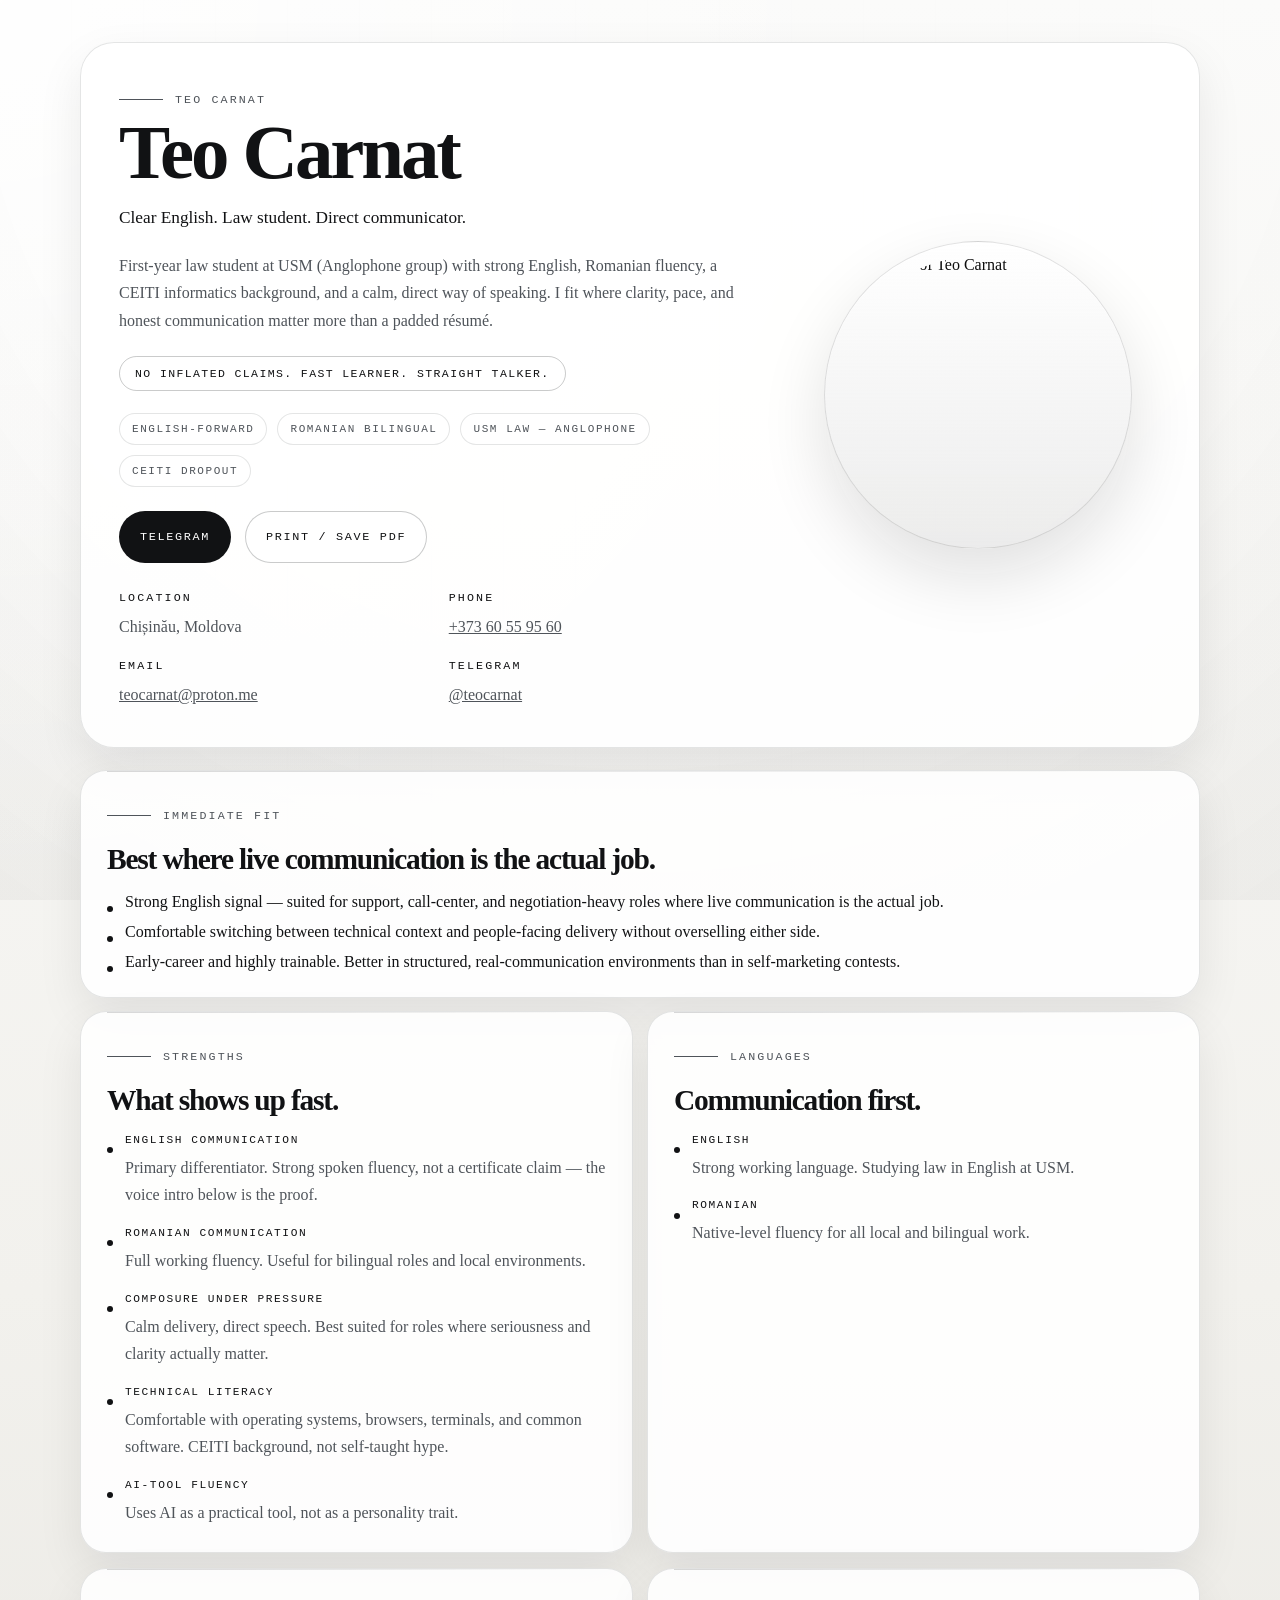
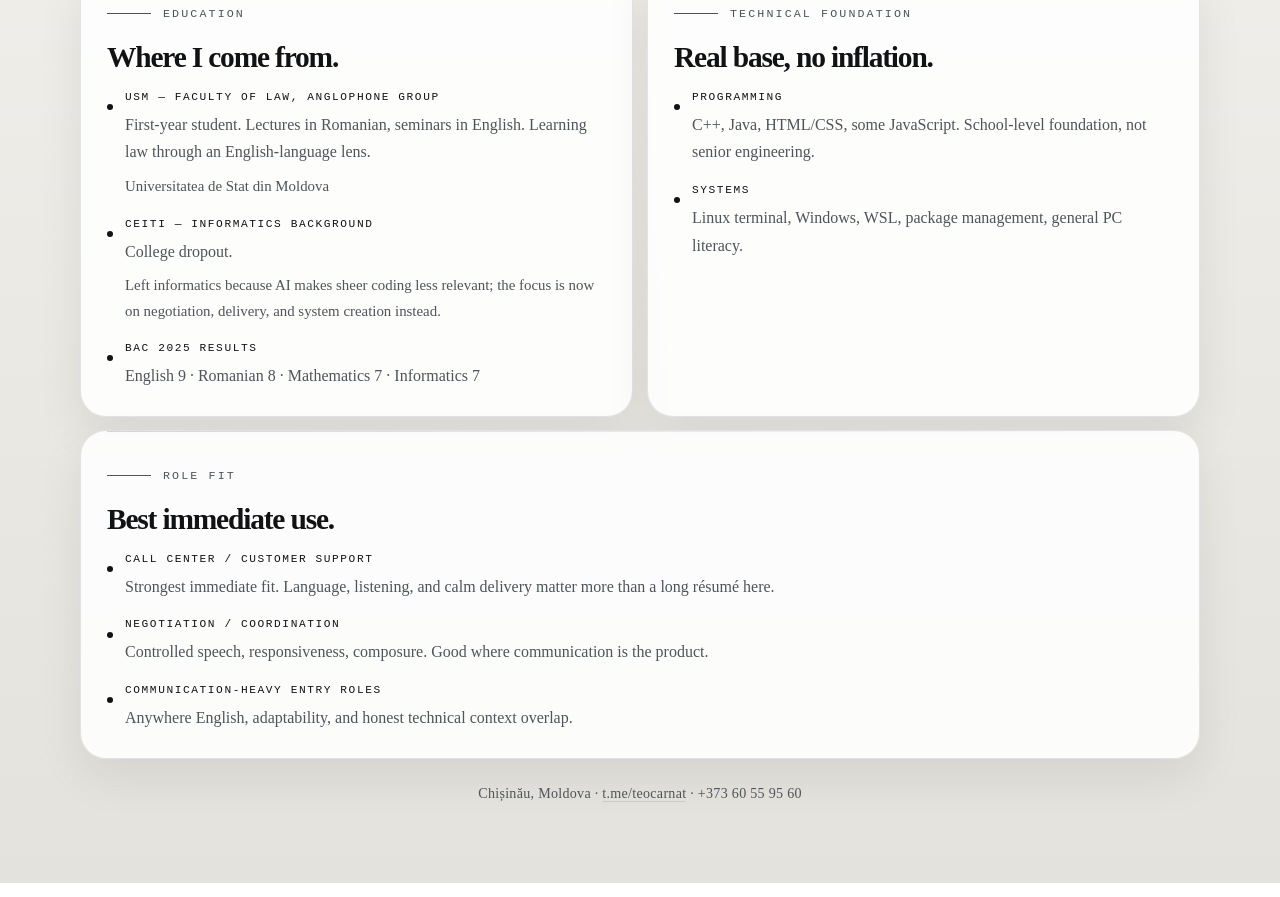
==== index.html @ 66cc6f79 "Add files via upload" ====
<!DOCTYPE html><html lang="en" class> <head><meta charset="utf-8"><meta name="viewport" content="width=device-width, initial-scale=1"><title>Teo Carnat | CV</title><meta name="description" content="First-year law student at USM (Anglophone group) with strong English, Romanian fluency, a CEITI informatics background, and a calm, direct way of speaking. I fit where clarity, pace, and honest communication matter more than a padded résumé."><meta name="theme-color" content="#0d0d0f"><link rel="stylesheet" href="/_astro/profile.B4jNRT82.css"></head> <body>  <main class="page-shell"> <!-- ═══════════════════ HERO ═══════════════════ --> <section class="hero-card" data-reveal> <div class="hero-copy"> <p class="eyebrow">Teo Carnat</p> <h1>Teo Carnat</h1> <p class="hero-role">Clear English. Law student. Direct communicator.</p> <p class="hero-summary">First-year law student at USM (Anglophone group) with strong English, Romanian fluency, a CEITI informatics background, and a calm, direct way of speaking. I fit where clarity, pace, and honest communication matter more than a padded résumé.</p> <p class="attitude-line">No inflated claims. Fast learner. Straight talker.</p> <ul class="signal-strip" aria-label="Profile signals"> <li class="signal-chip">English-forward</li><li class="signal-chip">Romanian bilingual</li><li class="signal-chip">USM Law — Anglophone</li><li class="signal-chip">CEITI dropout</li> </ul> <div class="hero-actions no-print"> <a class="button button-solid" href="https://t.me/teocarnat" target="_blank" rel="noopener noreferrer">Telegram</a> <a class="button button-ghost" href="/print">Print / Save PDF</a> </div> <dl class="identity-grid"> <div> <dt>Location</dt> <dd>Chișinău, Moldova</dd> </div> <div> <dt>Phone</dt> <dd><a href="tel:+37360559560">+373 60 55 95 60</a></dd> </div> <div> <dt>Email</dt> <dd><a href="mailto:teocarnat@proton.me">teocarnat@proton.me</a></dd> </div> <div> <dt>Telegram</dt> <dd><a href="https://t.me/teocarnat" target="_blank" rel="noopener noreferrer">@teocarnat</a></dd> </div> </dl> </div> <div class="portrait-column"> <div class="portrait-ring"> <img src="" alt="Headshot of Teo Carnat" class="portrait-image"> </div> </div> </section> <!-- ═══════════════════ IMMEDIATE FIT ═══════════════════ --> <section class="panel-grid panel-grid-primary"> <article class="panel panel-wide" data-reveal> <p class="section-kicker">Immediate Fit</p> <h2>Best where live communication is the actual job.</h2> <ul class="bullet-list"> <li>Strong English signal — suited for support, call-center, and negotiation-heavy roles where live communication is the actual job.</li><li>Comfortable switching between technical context and people-facing delivery without overselling either side.</li><li>Early-career and highly trainable. Better in structured, real-communication environments than in self-marketing contests.</li> </ul> </article> </section> <!-- ═══════════════════ STRENGTHS + LANGUAGES ═══════════════════ --> <section class="panel-grid"> <article class="panel" data-reveal> <p class="section-kicker">Strengths</p> <h2>What shows up fast.</h2> <dl class="fact-list"> <div class="fact-item"> <dt>English communication</dt> <dd> Primary differentiator. Strong spoken fluency, not a certificate claim — the voice intro below is the proof.  </dd> </div><div class="fact-item"> <dt>Romanian communication</dt> <dd> Full working fluency. Useful for bilingual roles and local environments.  </dd> </div><div class="fact-item"> <dt>Composure under pressure</dt> <dd> Calm delivery, direct speech. Best suited for roles where seriousness and clarity actually matter.  </dd> </div><div class="fact-item"> <dt>Technical literacy</dt> <dd> Comfortable with operating systems, browsers, terminals, and common software. CEITI background, not self-taught hype.  </dd> </div><div class="fact-item"> <dt>AI-tool fluency</dt> <dd> Uses AI as a practical tool, not as a personality trait.  </dd> </div> </dl> </article> <article class="panel" data-reveal> <p class="section-kicker">Languages</p> <h2>Communication first.</h2> <dl class="fact-list"> <div class="fact-item"> <dt>English</dt> <dd>Strong working language. Studying law in English at USM.</dd> </div><div class="fact-item"> <dt>Romanian</dt> <dd>Native-level fluency for all local and bilingual work.</dd> </div> </dl> </article> </section> <!-- ═══════════════════ EDUCATION + TECHNICAL ═══════════════════ --> <section class="panel-grid"> <article class="panel" data-reveal> <p class="section-kicker">Education</p> <h2>Where I come from.</h2> <dl class="fact-list"> <div class="fact-item"> <dt>USM — Faculty of Law, Anglophone group</dt> <dd> First-year student. Lectures in Romanian, seminars in English. Learning law through an English-language lens. <span class="fact-note">Universitatea de Stat din Moldova</span> </dd> </div><div class="fact-item"> <dt>CEITI — Informatics background</dt> <dd> College dropout. <span class="fact-note">Left informatics because AI makes sheer coding less relevant; the focus is now on negotiation, delivery, and system creation instead.</span> </dd> </div><div class="fact-item"> <dt>BAC 2025 results</dt> <dd> English 9 · Romanian 8 · Mathematics 7 · Informatics 7  </dd> </div> </dl> </article> <article class="panel" data-reveal> <p class="section-kicker">Technical Foundation</p> <h2>Real base, no inflation.</h2> <dl class="fact-list"> <div class="fact-item"> <dt>Programming</dt> <dd>C++, Java, HTML/CSS, some JavaScript. School-level foundation, not senior engineering.</dd> </div><div class="fact-item"> <dt>Systems</dt> <dd>Linux terminal, Windows, WSL, package management, general PC literacy.</dd> </div> </dl> </article> </section> <!-- ═══════════════════ ROLE FIT ═══════════════════ --> <section class="panel panel-role-fit" data-reveal> <p class="section-kicker">Role Fit</p> <h2>Best immediate use.</h2> <dl class="fact-list fact-list-compact"> <div class="fact-item"> <dt>Call center / customer support</dt> <dd>Strongest immediate fit. Language, listening, and calm delivery matter more than a long résumé here.</dd> </div><div class="fact-item"> <dt>Negotiation / coordination</dt> <dd>Controlled speech, responsiveness, composure. Good where communication is the product.</dd> </div><div class="fact-item"> <dt>Communication-heavy entry roles</dt> <dd>Anywhere English, adaptability, and honest technical context overlap.</dd> </div> </dl> </section> <!-- ═══════════════════ FOOTER ═══════════════════ --> <footer class="footer-note" data-reveal> <p>Chișinău, Moldova · <a href="https://t.me/teocarnat">t.me/teocarnat</a> · +373 60 55 95 60</p> </footer> </main>  <script>
    (() => {
      const els = document.querySelectorAll("[data-reveal]");
      if (!els.length) return;

      const io = new IntersectionObserver(
        (entries) => {
          entries.forEach((entry) => {
            if (entry.isIntersecting) {
              const el = entry.target;
              const siblings = el.parentElement
                ? Array.from(el.parentElement.querySelectorAll(":scope > [data-reveal]"))
                : [el];
              const idx = siblings.indexOf(el);
              el.style.transitionDelay = `${idx * 80}ms`;
              el.classList.add("revealed");
              io.unobserve(el);
            }
          });
        },
        { threshold: 0.08, rootMargin: "0px 0px -40px 0px" }
      );

      els.forEach((el) => io.observe(el));
    })();
  </script>  </body></html>
---- _astro/profile.B4jNRT82.css ----
:root{--paper: #f2f1ed;--paper-deep: #e4e2dc;--ink: #111214;--ink-soft: #4f545a;--line: rgba(17, 18, 20, .11);--line-strong: rgba(17, 18, 20, .22);--panel: rgba(255, 255, 255, .88);--shadow: 0 18px 46px rgba(17, 18, 20, .08);--radius-xl: 34px;--radius-lg: 26px;--radius-md: 18px;--content: 1120px}*{box-sizing:border-box}html{font-size:16px}body{margin:0;color:var(--ink);background:radial-gradient(circle at top left,rgba(255,255,255,.88),transparent 32%),linear-gradient(180deg,#fbfbfa 0%,var(--paper) 52%,var(--paper-deep) 100%);font-family:Iowan Old Style,Palatino Linotype,Book Antiqua,Georgia,serif}body:before{content:"";position:fixed;inset:0;pointer-events:none;background:linear-gradient(90deg,transparent 0%,transparent calc(100% - 1px),rgba(17,18,20,.035) 100%);background-size:72px 72px;opacity:.18}body:after{content:"";position:fixed;inset:0;pointer-events:none;background:radial-gradient(circle at 50% 0%,transparent 0%,transparent 58%,rgba(17,18,20,.035) 100%)}a{color:inherit}[data-reveal]{opacity:0;transform:translateY(32px);transition:opacity .6s cubic-bezier(.23,1,.32,1),transform .6s cubic-bezier(.23,1,.32,1);will-change:opacity,transform}[data-reveal].revealed{opacity:1;transform:translateY(0)}.print-mode [data-reveal],.page-shell-print [data-reveal]{opacity:1;transform:none;transition:none}.page-shell{position:relative;z-index:1;width:min(var(--content),calc(100vw - 36px));margin:0 auto;padding:42px 0 64px}.hero-card,.panel{background:var(--panel);border:1px solid var(--line);box-shadow:var(--shadow)}.hero-card{display:grid;grid-template-columns:minmax(0,1.4fr) minmax(260px,.8fr);gap:34px;padding:38px;border-radius:var(--radius-xl)}.hero-copy h1,.panel h2{margin:0;letter-spacing:-.04em}.hero-copy h1{font-size:clamp(3rem,6vw,5.4rem);line-height:.92;max-width:10ch}.hero-role{margin:16px 0 0;font-size:1.08rem;line-height:1.56;color:var(--ink);max-width:40rem}.hero-summary,.panel-copy,.fact-item dd,.footer-note,.identity-grid dd{color:var(--ink-soft);line-height:1.72}.hero-summary{margin:20px 0 0;font-size:1rem;max-width:43rem}.attitude-line,.eyebrow,.section-kicker,.identity-grid dt,.button,.contact-link,.fact-item dt{font-family:SFMono-Regular,Menlo,Consolas,monospace}.eyebrow,.section-kicker,.identity-grid dt{font-size:.73rem;text-transform:uppercase;letter-spacing:.18em}.eyebrow,.section-kicker{display:inline-flex;align-items:center;gap:12px;color:var(--ink-soft)}.eyebrow:before,.section-kicker:before{content:"";width:44px;height:1px;background:currentColor}.attitude-line{margin:22px 0 0;display:inline-block;padding:10px 15px;border-radius:999px;border:1px solid var(--line-strong);color:var(--ink);letter-spacing:.12em;text-transform:uppercase;font-size:.72rem}.signal-strip{display:flex;flex-wrap:wrap;gap:10px;margin:22px 0 0;padding:0;list-style:none}.signal-chip{padding:9px 12px;border-radius:999px;border:1px solid var(--line);background:#ffffffbd;font-family:SFMono-Regular,Menlo,Consolas,monospace;font-size:.69rem;letter-spacing:.14em;text-transform:uppercase;color:var(--ink-soft)}.hero-actions{display:flex;flex-wrap:wrap;gap:14px;margin-top:24px}.button{display:inline-flex;align-items:center;justify-content:center;min-height:52px;padding:0 20px;border-radius:999px;text-decoration:none;text-transform:uppercase;letter-spacing:.14em;font-size:.74rem;border:1px solid transparent;cursor:pointer;transition:transform .18s ease,background .18s ease,border-color .18s ease,color .18s ease}.button-solid{background:var(--ink);color:#fff}.button-ghost{border:1px solid var(--line-strong);background:#fff9}.button:hover{transform:translateY(-1px)}.button:disabled{opacity:.45;cursor:not-allowed;transform:none}.identity-grid{display:grid;grid-template-columns:repeat(2,minmax(0,1fr));gap:18px;margin:28px 0 0}.identity-grid dd{margin:8px 0 0}.portrait-column{display:flex;flex-direction:column;align-items:center;justify-content:center;gap:20px}.portrait-ring{width:min(308px,74vw);aspect-ratio:1;padding:14px;border-radius:50%;background:linear-gradient(180deg,#ffffffeb,#11121414);border:1px solid rgba(17,18,20,.12);box-shadow:0 28px 66px #1112141f,inset 0 1px #ffffffb3}.portrait-image{width:100%;height:100%;object-fit:cover;border-radius:50%;display:block;filter:grayscale(1) contrast(1.04)}.vp{display:flex;flex-direction:column;align-items:center;gap:18px;width:100%}.vp-portrait-wrap{position:relative;display:flex;align-items:center;justify-content:center}.vp-holo-ring{position:absolute;border-radius:50%;border:1.5px solid rgba(17,18,20,.06);pointer-events:none;opacity:0;transition:opacity .4s ease}.vp-holo-ring--1{width:calc(100% + 28px);height:calc(100% + 28px)}.vp-holo-ring--2{width:calc(100% + 54px);height:calc(100% + 54px)}.vp--playing .vp-holo-ring{opacity:1;border-color:#1112141f;transition:opacity .08s ease,transform .08s ease}.vp-play-btn{position:absolute;inset:0;border-radius:50%;border:none;background:#11121459;color:#fff;display:flex;align-items:center;justify-content:center;cursor:pointer;transition:background .25s ease,opacity .25s ease;z-index:2}.vp-play-btn:hover{background:#11121480}.vp--playing .vp-play-btn{background:#11121440;opacity:1}.vp--playing .vp-play-btn:hover{opacity:1;background:#11121473}.vp-lyrics-panel{width:100%;max-width:340px;background:#111214;border-radius:var(--radius-md);overflow:hidden;max-height:0;opacity:0;transition:max-height .6s cubic-bezier(.23,1,.32,1),opacity .5s ease}.vp-lyrics-panel--visible{max-height:650px;opacity:1}.vp-lyrics-viewport{max-height:200px;overflow-y:auto;padding:28px 22px 16px;scroll-behavior:smooth;-ms-overflow-style:none;scrollbar-width:none}.vp-lyrics-viewport::-webkit-scrollbar{display:none}.vp-line{margin:0;padding:5px 0;font-size:.92rem;line-height:1.6;color:#ffffff26;text-align:center;transition:color .35s ease,filter .35s ease,transform .35s ease;filter:blur(2.5px)}.vp-line--active{color:#fffffff7;filter:blur(0);transform:scale(1.04)}.vp-line--near{color:#ffffff73;filter:blur(1px)}.vp-line--far{color:#ffffff38;filter:blur(1.8px)}.vp-controls{padding:0 22px 16px}.vp-progress-track{width:100%;height:3px;background:#ffffff1f;border-radius:2px;cursor:pointer;overflow:hidden}.vp-progress-fill{height:100%;width:0%;background:#fff9;border-radius:2px;transition:width .15s linear}.vp-time{display:block;margin-top:8px;font-family:SFMono-Regular,Menlo,Consolas,monospace;font-size:.62rem;letter-spacing:.1em;color:#ffffff59;text-align:center}.vp-print-placeholder{width:100%;margin-top:14px}.vp-print-inner{background:#18191c;border-radius:var(--radius-md);padding:20px;text-align:center}.vp-print-icon{font-size:1.6rem;display:block;margin-bottom:6px}.vp-print-text{margin:0;font-size:.82rem;line-height:1.6;color:#ffffff8c;font-family:SFMono-Regular,Menlo,Consolas,monospace;letter-spacing:.06em}.panel-grid{display:grid;grid-template-columns:repeat(2,minmax(0,1fr));gap:14px;margin-top:14px}.panel-grid-primary{margin-top:22px}.panel-wide{grid-column:1 / -1}.panel{padding:26px;border-radius:var(--radius-lg);position:relative}.panel-role-fit{margin-top:14px;margin-bottom:22px}.panel:before{content:"";position:absolute;top:0;left:26px;right:26px;height:1px;background:linear-gradient(90deg,#11121429,#11121400)}.panel h2{margin-top:10px;font-size:clamp(1.4rem,2.3vw,2rem);line-height:1.04}.bullet-list,.fact-list{margin:18px 0 0;padding:0;list-style:none}.bullet-list{display:grid;gap:12px}.bullet-list li,.fact-item{position:relative;padding-left:18px}.bullet-list li:before,.fact-item:before{content:"";position:absolute;left:0;top:.82em;width:6px;height:6px;border-radius:50%;background:var(--ink)}.fact-list{display:grid;gap:18px}.fact-item dt{color:var(--ink);letter-spacing:.14em;text-transform:uppercase;font-size:.7rem}.fact-item dd{margin:8px 0 0}.fact-note{display:block;margin-top:8px;font-size:.93rem}.contact-link{display:inline-block;margin-top:18px;font-size:.95rem;letter-spacing:.12em;text-transform:uppercase;text-decoration:none;border-bottom:1px solid var(--line-strong);padding-bottom:6px}.footer-note{margin-top:18px;padding:0 4px;font-size:.88rem;color:var(--ink-soft);text-align:center;letter-spacing:.02em}.footer-note a{text-decoration:none;border-bottom:1px solid var(--line)}.footer-note a:hover{border-color:var(--ink)}.print-root body,.print-mode{background:#fff}.print-mode:before{display:none}.page-shell-print{width:min(920px,100%);padding:16mm 12mm 18mm}.print-mode .hero-card,.print-mode .panel{box-shadow:none;background:#fff}.print-mode .hero-card{gap:20px;padding:24px}.print-mode .panel{padding:20px}.print-mode .hero-copy h1{font-size:2.6rem}.print-mode .panel h2{font-size:1.3rem}.print-mode .panel-grid{gap:10px;margin-top:10px}@media(max-width:900px){.hero-card,.panel-grid,.identity-grid{grid-template-columns:1fr}.portrait-column{order:-1}.portrait-ring{width:min(220px,60vw)}}@media(max-width:640px){.page-shell{width:min(var(--content),calc(100vw - 22px));padding:20px 0 32px}.hero-card,.panel{padding:20px}.hero-copy h1{max-width:none}.button,.signal-chip{width:100%}}@media print{.no-print{display:none!important}[data-reveal]{opacity:1!important;transform:none!important;transition:none!important}body{background:#fff!important}body:before{display:none!important}body:after{display:none!important}.page-shell{width:100%;padding:0}.hero-card,.panel{box-shadow:none!important;background:#fff!important;break-inside:avoid}.hero-card{gap:16px;padding:20px}.hero-copy h1{font-size:2.4rem}.panel h2{font-size:1.2rem}.panel-grid{gap:10px;margin-top:10px}.vp{display:none!important}.vp-print-placeholder{break-inside:avoid}}
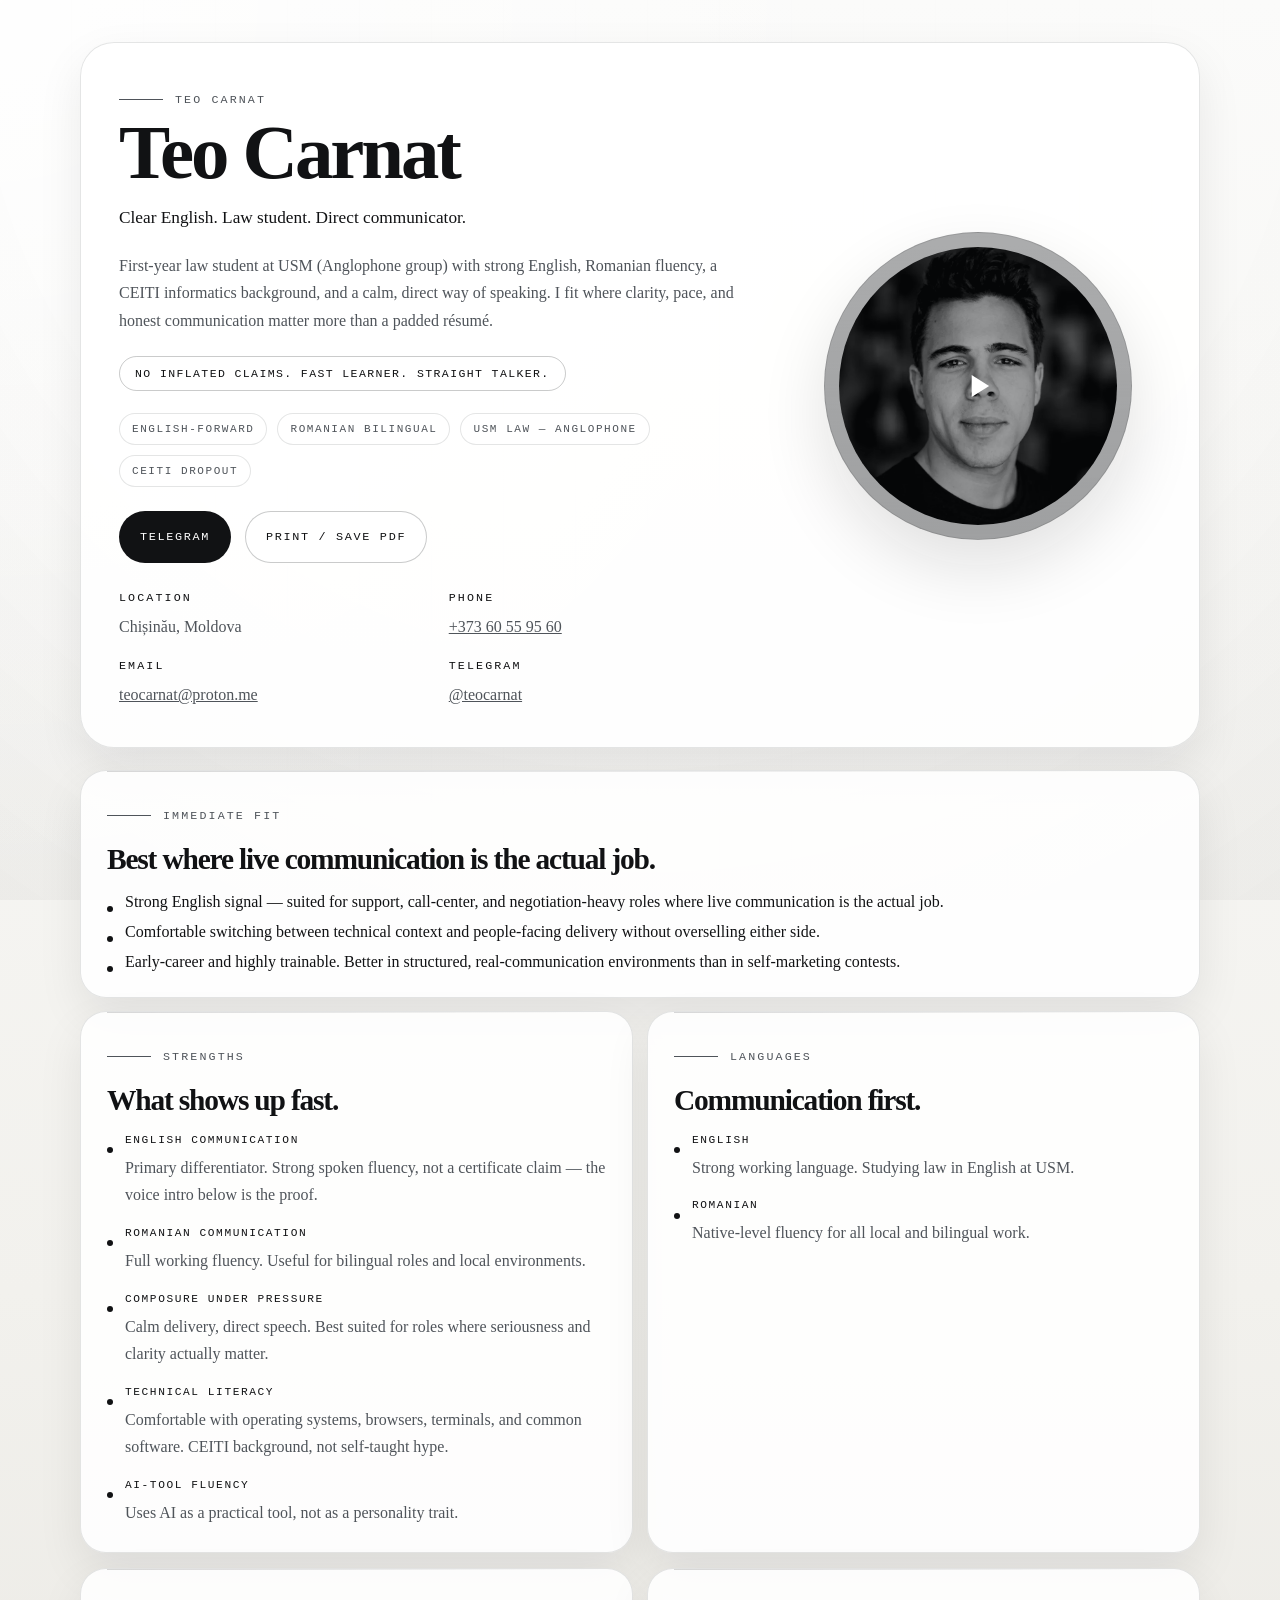
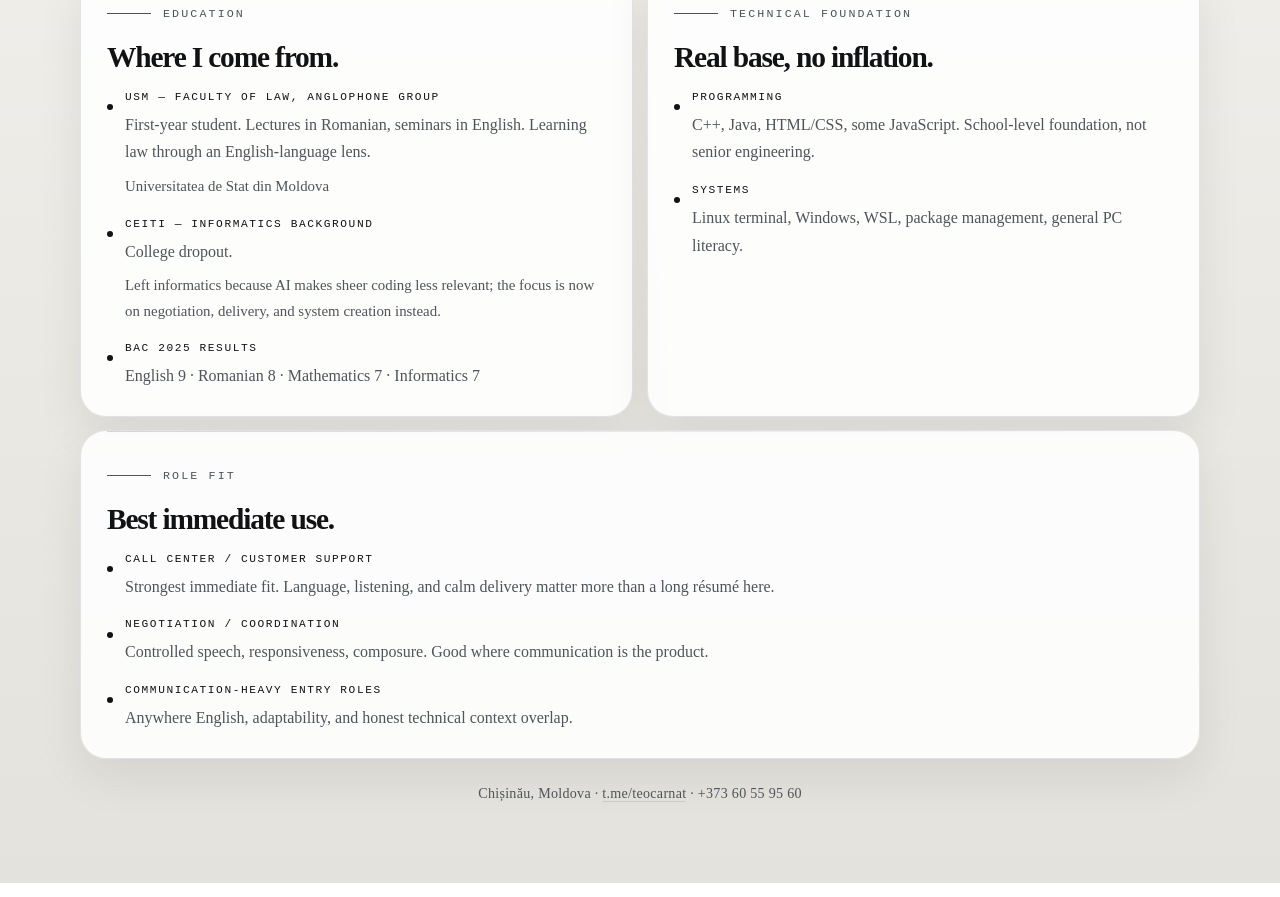
==== commit fd415e36: "Add files via upload" ====
--- a/index.html
+++ b/index.html
@@ -1,4 +1,170 @@
-<!DOCTYPE html><html lang="en" class> <head><meta charset="utf-8"><meta name="viewport" content="width=device-width, initial-scale=1"><title>Teo Carnat | CV</title><meta name="description" content="First-year law student at USM (Anglophone group) with strong English, Romanian fluency, a CEITI informatics background, and a calm, direct way of speaking. I fit where clarity, pace, and honest communication matter more than a padded résumé."><meta name="theme-color" content="#0d0d0f"><link rel="stylesheet" href="/_astro/profile.B4jNRT82.css"></head> <body>  <main class="page-shell"> <!-- ═══════════════════ HERO ═══════════════════ --> <section class="hero-card" data-reveal> <div class="hero-copy"> <p class="eyebrow">Teo Carnat</p> <h1>Teo Carnat</h1> <p class="hero-role">Clear English. Law student. Direct communicator.</p> <p class="hero-summary">First-year law student at USM (Anglophone group) with strong English, Romanian fluency, a CEITI informatics background, and a calm, direct way of speaking. I fit where clarity, pace, and honest communication matter more than a padded résumé.</p> <p class="attitude-line">No inflated claims. Fast learner. Straight talker.</p> <ul class="signal-strip" aria-label="Profile signals"> <li class="signal-chip">English-forward</li><li class="signal-chip">Romanian bilingual</li><li class="signal-chip">USM Law — Anglophone</li><li class="signal-chip">CEITI dropout</li> </ul> <div class="hero-actions no-print"> <a class="button button-solid" href="https://t.me/teocarnat" target="_blank" rel="noopener noreferrer">Telegram</a> <a class="button button-ghost" href="/print">Print / Save PDF</a> </div> <dl class="identity-grid"> <div> <dt>Location</dt> <dd>Chișinău, Moldova</dd> </div> <div> <dt>Phone</dt> <dd><a href="tel:+37360559560">+373 60 55 95 60</a></dd> </div> <div> <dt>Email</dt> <dd><a href="mailto:teocarnat@proton.me">teocarnat@proton.me</a></dd> </div> <div> <dt>Telegram</dt> <dd><a href="https://t.me/teocarnat" target="_blank" rel="noopener noreferrer">@teocarnat</a></dd> </div> </dl> </div> <div class="portrait-column"> <div class="portrait-ring"> <img src="" alt="Headshot of Teo Carnat" class="portrait-image"> </div> </div> </section> <!-- ═══════════════════ IMMEDIATE FIT ═══════════════════ --> <section class="panel-grid panel-grid-primary"> <article class="panel panel-wide" data-reveal> <p class="section-kicker">Immediate Fit</p> <h2>Best where live communication is the actual job.</h2> <ul class="bullet-list"> <li>Strong English signal — suited for support, call-center, and negotiation-heavy roles where live communication is the actual job.</li><li>Comfortable switching between technical context and people-facing delivery without overselling either side.</li><li>Early-career and highly trainable. Better in structured, real-communication environments than in self-marketing contests.</li> </ul> </article> </section> <!-- ═══════════════════ STRENGTHS + LANGUAGES ═══════════════════ --> <section class="panel-grid"> <article class="panel" data-reveal> <p class="section-kicker">Strengths</p> <h2>What shows up fast.</h2> <dl class="fact-list"> <div class="fact-item"> <dt>English communication</dt> <dd> Primary differentiator. Strong spoken fluency, not a certificate claim — the voice intro below is the proof.  </dd> </div><div class="fact-item"> <dt>Romanian communication</dt> <dd> Full working fluency. Useful for bilingual roles and local environments.  </dd> </div><div class="fact-item"> <dt>Composure under pressure</dt> <dd> Calm delivery, direct speech. Best suited for roles where seriousness and clarity actually matter.  </dd> </div><div class="fact-item"> <dt>Technical literacy</dt> <dd> Comfortable with operating systems, browsers, terminals, and common software. CEITI background, not self-taught hype.  </dd> </div><div class="fact-item"> <dt>AI-tool fluency</dt> <dd> Uses AI as a practical tool, not as a personality trait.  </dd> </div> </dl> </article> <article class="panel" data-reveal> <p class="section-kicker">Languages</p> <h2>Communication first.</h2> <dl class="fact-list"> <div class="fact-item"> <dt>English</dt> <dd>Strong working language. Studying law in English at USM.</dd> </div><div class="fact-item"> <dt>Romanian</dt> <dd>Native-level fluency for all local and bilingual work.</dd> </div> </dl> </article> </section> <!-- ═══════════════════ EDUCATION + TECHNICAL ═══════════════════ --> <section class="panel-grid"> <article class="panel" data-reveal> <p class="section-kicker">Education</p> <h2>Where I come from.</h2> <dl class="fact-list"> <div class="fact-item"> <dt>USM — Faculty of Law, Anglophone group</dt> <dd> First-year student. Lectures in Romanian, seminars in English. Learning law through an English-language lens. <span class="fact-note">Universitatea de Stat din Moldova</span> </dd> </div><div class="fact-item"> <dt>CEITI — Informatics background</dt> <dd> College dropout. <span class="fact-note">Left informatics because AI makes sheer coding less relevant; the focus is now on negotiation, delivery, and system creation instead.</span> </dd> </div><div class="fact-item"> <dt>BAC 2025 results</dt> <dd> English 9 · Romanian 8 · Mathematics 7 · Informatics 7  </dd> </div> </dl> </article> <article class="panel" data-reveal> <p class="section-kicker">Technical Foundation</p> <h2>Real base, no inflation.</h2> <dl class="fact-list"> <div class="fact-item"> <dt>Programming</dt> <dd>C++, Java, HTML/CSS, some JavaScript. School-level foundation, not senior engineering.</dd> </div><div class="fact-item"> <dt>Systems</dt> <dd>Linux terminal, Windows, WSL, package management, general PC literacy.</dd> </div> </dl> </article> </section> <!-- ═══════════════════ ROLE FIT ═══════════════════ --> <section class="panel panel-role-fit" data-reveal> <p class="section-kicker">Role Fit</p> <h2>Best immediate use.</h2> <dl class="fact-list fact-list-compact"> <div class="fact-item"> <dt>Call center / customer support</dt> <dd>Strongest immediate fit. Language, listening, and calm delivery matter more than a long résumé here.</dd> </div><div class="fact-item"> <dt>Negotiation / coordination</dt> <dd>Controlled speech, responsiveness, composure. Good where communication is the product.</dd> </div><div class="fact-item"> <dt>Communication-heavy entry roles</dt> <dd>Anywhere English, adaptability, and honest technical context overlap.</dd> </div> </dl> </section> <!-- ═══════════════════ FOOTER ═══════════════════ --> <footer class="footer-note" data-reveal> <p>Chișinău, Moldova · <a href="https://t.me/teocarnat">t.me/teocarnat</a> · +373 60 55 95 60</p> </footer> </main>  <script>
+<!DOCTYPE html><html lang="en" class> <head><meta charset="utf-8"><meta name="viewport" content="width=device-width, initial-scale=1"><title>Teo Carnat | CV</title><meta name="description" content="First-year law student at USM (Anglophone group) with strong English, Romanian fluency, a CEITI informatics background, and a calm, direct way of speaking. I fit where clarity, pace, and honest communication matter more than a padded résumé."><meta name="theme-color" content="#0d0d0f"><link rel="stylesheet" href="/_astro/profile.CVX9YfeO.css"></head> <body>  <main class="page-shell"> <!-- ═══════════════════ HERO ═══════════════════ --> <section class="hero-card" data-reveal> <div class="hero-copy"> <p class="eyebrow">Teo Carnat</p> <h1>Teo Carnat</h1> <p class="hero-role">Clear English. Law student. Direct communicator.</p> <p class="hero-summary">First-year law student at USM (Anglophone group) with strong English, Romanian fluency, a CEITI informatics background, and a calm, direct way of speaking. I fit where clarity, pace, and honest communication matter more than a padded résumé.</p> <p class="attitude-line">No inflated claims. Fast learner. Straight talker.</p> <ul class="signal-strip" aria-label="Profile signals"> <li class="signal-chip">English-forward</li><li class="signal-chip">Romanian bilingual</li><li class="signal-chip">USM Law — Anglophone</li><li class="signal-chip">CEITI dropout</li> </ul> <div class="hero-actions no-print"> <a class="button button-solid" href="https://t.me/teocarnat" target="_blank" rel="noopener noreferrer">Telegram</a> <a class="button button-ghost" href="/print">Print / Save PDF</a> </div> <dl class="identity-grid"> <div> <dt>Location</dt> <dd>Chișinău, Moldova</dd> </div> <div> <dt>Phone</dt> <dd><a href="tel:+37360559560">+373 60 55 95 60</a></dd> </div> <div> <dt>Email</dt> <dd><a href="mailto:teocarnat@proton.me">teocarnat@proton.me</a></dd> </div> <div> <dt>Telegram</dt> <dd><a href="https://t.me/teocarnat" target="_blank" rel="noopener noreferrer">@teocarnat</a></dd> </div> </dl> </div> <div class="portrait-column"> <div class="vp" id="voice-player"> <div class="vp-portrait-wrap">  <div class="vp-holo-ring vp-holo-ring--1 no-print" aria-hidden="true"></div> <div class="vp-holo-ring vp-holo-ring--2 no-print" aria-hidden="true"></div> <div class="portrait-ring"> <img src="/_astro/cv-portrait.CqBmsdNZ.webp" alt="Headshot of Teo Carnat" class="portrait-image" id="vp-portrait"> </div>  <button class="vp-play-btn no-print" id="vp-play-btn" aria-label="Play voice intro" type="button"> <svg class="vp-play-icon" viewBox="0 0 24 24" fill="currentColor" width="38" height="38"> <path d="M8 5v14l11-7z"></path> </svg> <svg class="vp-pause-icon" viewBox="0 0 24 24" fill="currentColor" width="38" height="38" style="display:none"> <path d="M6 19h4V5H6v14zm8-14v14h4V5h-4z"></path> </svg> </button> </div>  <div class="vp-lyrics-panel no-print" id="vp-lyrics-panel"> <div class="vp-lyrics-viewport" id="vp-lyrics-viewport"> <p class="vp-line" data-index="0">Hi, my name is Teo, and one of my most impressive</p><p class="vp-line" data-index="1">to talk pretty clear English.</p><p class="vp-line" data-index="2">On top of that, I&#39;ve been obsessed with artificial intelligence for the past</p><p class="vp-line" data-index="3">four years, and honestly, I&#39;m really impressed just how far it&#39;s gotten.</p><p class="vp-line" data-index="4">It&#39;s gotten so bad and to the point that I quit college early on,</p><p class="vp-line" data-index="5">simply because I thought that.</p><p class="vp-line" data-index="6">It&#39;s just not worth pursuing.</p><p class="vp-line" data-index="7">It&#39;s not worth pursuing a career in informatics.</p><p class="vp-line" data-index="8">Artificial intelligence pretty much stole my dream of programming besides talking</p><p class="vp-line" data-index="9">to people and being able to negotiate.</p><p class="vp-line" data-index="10">What I&#39;m capable of doing is, using artificial intelligence in order</p><p class="vp-line" data-index="11">to create autonomous systems that do things for you automatically so</p><p class="vp-line" data-index="12">that you don&#39;t, won&#39;t have to do it.</p><p class="vp-line" data-index="13">Via the manual route.</p><p class="vp-line" data-index="14">Nowadays, what matters more than anything else, in my opinion, is delivery</p><p class="vp-line" data-index="15">quality doesn&#39;t matter anymore due to the rise of artificial intelligence.</p><p class="vp-line" data-index="16">But what matters is how you send the message.</p><p class="vp-line" data-index="17">I might not be a genius, but what I can promise you is.</p><p class="vp-line" data-index="18">Simply a guy that&#39;s young and that can learn fast.</p><p class="vp-line" data-index="19">I don&#39;t learn fast because I was born this way.</p><p class="vp-line" data-index="20">I learn fast because artificial intelligence cuts the hurdles of</p><p class="vp-line" data-index="21">learning by feeding it, I guess everything about your company.</p><p class="vp-line" data-index="22">So let&#39;s say you have a company about,</p><p class="vp-line" data-index="23">tourism, right? So what do you do?</p><p class="vp-line" data-index="24">You take. The track record of the whole company, its employees, the type</p><p class="vp-line" data-index="25">of customers that they have.</p><p class="vp-line" data-index="26">And what I, what you can do is something very interesting.</p><p class="vp-line" data-index="27">You can record every call that you have with a customer and then transcribe that</p><p class="vp-line" data-index="28">audio call into, let&#39;s say text, right?</p><p class="vp-line" data-index="29">Let&#39;s say you   a conversation with somebody, with one</p><p class="vp-line" data-index="30">of your customers, right?</p><p class="vp-line" data-index="31">And. It&#39;s about visiting Cricova,</p><p class="vp-line" data-index="32">right? Maybe he likes wine and the tourist comes over and let&#39;s just say that</p><p class="vp-line" data-index="33">you don&#39;t know a lot about tourism.</p><p class="vp-line" data-index="34">It&#39;s your first day as an employee, so what do you do?</p><p class="vp-line" data-index="35">The customer needs an answer right away.</p><p class="vp-line" data-index="36">But you, it&#39;s a first day, so you don&#39;t know what to say.</p><p class="vp-line" data-index="37">So you&#39;re pretty much useless.</p><p class="vp-line" data-index="38">Even if you have the most beautiful cadence you won&#39;t be</p><p class="vp-line" data-index="39">able to help &#39;em with anything.</p><p class="vp-line" data-index="40">And this is where artificial intelligence can literally help people that are</p><p class="vp-line" data-index="41">pretty much newbies to be pretty useful.</p><p class="vp-line" data-index="42">And only they have to do is use their voice in a pretty.</p><p class="vp-line" data-index="43">Smart matter. What do I mean by bad?</p><p class="vp-line" data-index="44">By that I mean we can have an AI model.</p><p class="vp-line" data-index="45">Listen to the conversation that you have with your customer and then</p><p class="vp-line" data-index="46">in the background on your laptop to give you suggestions of what</p><p class="vp-line" data-index="47">you could tell the the customer.</p><p class="vp-line" data-index="48">What do I mean by it?</p><p class="vp-line" data-index="49">Let&#39;s say you have a program, like I created this interesting</p><p class="vp-line" data-index="50">program in my MacBook.</p><p class="vp-line" data-index="51">It listens to the conversation that you have with anybody.</p><p class="vp-line" data-index="52">Like I could be having a conversation with my grandpa and</p><p class="vp-line" data-index="53">I&#39;m not the only one listening.</p><p class="vp-line" data-index="54">The artificial intelligence the AI model is also listening to</p><p class="vp-line" data-index="55">the conversation and it&#39;s giving.</p><p class="vp-line" data-index="56">In real time suggestions of what I could say and of what he could also say, right?</p><p class="vp-line" data-index="57">It&#39;s kinda like a third person and everybody, every customer can have this</p><p class="vp-line" data-index="58">third person in their company that pretty much knows everything about your company,</p><p class="vp-line" data-index="59">what you can do and what you can&#39;t do.</p><p class="vp-line" data-index="60">And this is how you can pretty much limit.</p><p class="vp-line" data-index="61">Customer service problems.</p><p class="vp-line" data-index="62">If you can&#39;t make mistakes, because artificial intelligence or AI models</p><p class="vp-line" data-index="63">nowadays are really advanced, all you have to do is just create that</p><p class="vp-line" data-index="64">third person that listens to every single one of your customer calls.</p><p class="vp-line" data-index="65">And give you answers in the background.</p><p class="vp-line" data-index="66">Now, you could just not employ me.</p><p class="vp-line" data-index="67">What you could just straight up, just not employ me and straight up use an AI model</p><p class="vp-line" data-index="68">for every single customer that you make.</p><p class="vp-line" data-index="69">But unfortunately, artificial intelligence models are not there yet.</p><p class="vp-line" data-index="70">They don&#39;t sound real enough, they&#39;re not fast enough, they don&#39;t think fast enough.</p><p class="vp-line" data-index="71">But what they can do is give you answers via text fast enough</p><p class="vp-line" data-index="72">for you to read and to answer.</p><p class="vp-line" data-index="73">Unfortunately, I do believe that eventually as artificial intelligence</p><p class="vp-line" data-index="74">gets better at negotiating and gets better at being human right,</p><p class="vp-line" data-index="75">being a good customer, being a good negotiator is not about being polite.</p><p class="vp-line" data-index="76">It&#39;s not about going on your knees, but it&#39;s about being human.</p><p class="vp-line" data-index="77">And this is the part that artificial intelligence, I do believe, has a lot.</p><p class="vp-line" data-index="78">To work on being human.</p><p class="vp-line" data-index="79">It can be perfect.</p><p class="vp-line" data-index="80">It can give you the perfect strategy at the right time, but to deliver it</p><p class="vp-line" data-index="81">in a human way, that&#39;s something that artificial intelligence lacks fully.</p><p class="vp-line" data-index="82">You can get pretty close, but not close enough.</p><p class="vp-line" data-index="83">Anyway, I&#39;m done yapping.</p><p class="vp-line" data-index="84">I want to talk a little bit about my experience and why you should hire me.</p><p class="vp-line" data-index="85">First of all, I am bilingual, or at least I think that I&#39;m bilingual.</p><p class="vp-line" data-index="86">Unfortunately, I don&#39;t necessarily have any, Cambridge certification</p><p class="vp-line" data-index="87">to prove my English level, but I&#39;m sure you can hear me.</p><p class="vp-line" data-index="88">I don&#39;t need a document to prove my skills. Sunt născut în Chișinău, așa că e normal că știu și româna.</p><p class="vp-line" data-index="89">Я знаю чуть-чуть русский, я понимаю русский, но говорю только чуть-чуть. I chose to study law.</p><p class="vp-line" data-index="90">that is the thing that I chose.</p><p class="vp-line" data-index="91">That&#39;s the discipline that I chose.</p><p class="vp-line" data-index="92">It&#39;s the only alternative that I could find to programming.</p><p class="vp-line" data-index="93">Why? I don&#39;t really necessarily wanna be a lawyer or a judge, or I don&#39;t necessarily</p><p class="vp-line" data-index="94">wanna work in the public space, but I do believe, and this is important.</p><p class="vp-line" data-index="95">I do believe that learning about law is not necessarily learning about how</p><p class="vp-line" data-index="96">to be a lawyer and how to get a job, but it&#39;s mostly about learning about</p><p class="vp-line" data-index="97">how society works, how humans work.</p><p class="vp-line" data-index="98">Law has been around for 2000 years.</p><p class="vp-line" data-index="99">The Romans birthed out of nowhere.</p><p class="vp-line" data-index="100">The Romans 2000 years ago needed a system in order to literally</p><p class="vp-line" data-index="101">keep intact, a ginormous empire.</p><p class="vp-line" data-index="102">And those ideas, those, the genius of the Romans, they&#39;re the ones that</p><p class="vp-line" data-index="103">created the very system that we have.</p><p class="vp-line" data-index="104">Now. Without them, we wouldn&#39;t even, I mean without them.</p><p class="vp-line" data-index="105">Sure. I&#39;m sure somebody would&#39;ve found a way to structure society in such a</p><p class="vp-line" data-index="106">way that it would thrive, and instead of us killing each other over a</p><p class="vp-line" data-index="107">piece of meat we can share, have a language, and have a language in it</p><p class="vp-line" data-index="108">instead of killing the other person.</p><p class="vp-line" data-index="109">For the cow, we can negotiate.</p><p class="vp-line" data-index="110">Let&#39;s say I give you money or I can give you my I can give you</p><p class="vp-line" data-index="111">bread, then you&#39;re gonna gimme a piece of meat, or vice versa.</p><p class="vp-line" data-index="112">It&#39;s not that, and that&#39;s why I went to law.</p><p class="vp-line" data-index="113">It feels pretty contradictory, right?</p><p class="vp-line" data-index="114">My whole life I was almost obsessed with computers.</p><p class="vp-line" data-index="115">Programming languages, creating my own world, right?</p><p class="vp-line" data-index="116">But then as I got later in my later stages of puberty, I got more obsessed</p><p class="vp-line" data-index="117">with learning about the human mind philosophy, Plato and Aristotle, and</p><p class="vp-line" data-index="118">also just how humans work, psychology.</p><p class="vp-line" data-index="119">And I do believe that those are far more important to know</p><p class="vp-line" data-index="120">in life than anything else.</p><p class="vp-line" data-index="121">I do believe that life is not necessarily about,</p><p class="vp-line" data-index="122">it&#39;s not necessarily about being a mechanic or somebody that knows a</p><p class="vp-line" data-index="123">lot on a, in a very narrow field.</p><p class="vp-line" data-index="124">I do believe that.</p><p class="vp-line" data-index="125">You should try to know everything.</p><p class="vp-line" data-index="126"> strive towards</p><p class="vp-line" data-index="127">an unreachable goal, and that will never happen, but that&#39;s the only way to grow.</p><p class="vp-line" data-index="128">It&#39;s the only way to grow.</p><p class="vp-line" data-index="129">My knowledge in computers will obviously help a lot.</p><p class="vp-line" data-index="130">I can navigate.</p><p class="vp-line" data-index="131">Via MacBook or terminal super easy.</p><p class="vp-line" data-index="132">And nowadays with artificial intelligence, that can happen 10 times faster.</p><p class="vp-line" data-index="133">Though I quit college.</p><p class="vp-line" data-index="134">That means I don&#39;t have a programming degree.</p><p class="vp-line" data-index="135">That&#39;s it. But I think I didn&#39;t waste one.</p><p class="vp-line" data-index="136">I will never, and I will never regret the choice that I made to quit college and to.</p><p class="vp-line" data-index="137">Completely changed my life trajectory towards something</p><p class="vp-line" data-index="138">that I believe is important.</p><p class="vp-line" data-index="139">For me, law is about learning about people how life works.</p><p class="vp-line" data-index="140">And by knowing how society works, you can, navigate life&#39;s hurdles a lot</p><p class="vp-line" data-index="141">easier than if you were a programmer.</p><p class="vp-line" data-index="142">And the only thing you knew is how to write code.</p><p class="vp-line" data-index="143">If artificial intelligence will replace.</p><p class="vp-line" data-index="144">Everybody, the only thing it can&#39;t replace is your brain and</p><p class="vp-line" data-index="145">what you put into it matters.</p><p class="vp-line" data-index="146">Unless of course you take Elon Musk&#39;s fucking chip and put it in your brain.</p><p class="vp-line" data-index="147">I guess that&#39;s how you can skip the process of learning.</p><p class="vp-line" data-index="148">But life&#39;s about learning.</p><p class="vp-line" data-index="149">Life&#39;s about  understanding what&#39;s out there.</p><p class="vp-line" data-index="150">I wouldn&#39;t say I have no working experience.</p><p class="vp-line" data-index="151">I worked in in a company called</p><p class="vp-line" data-index="152">Laris Maris Lex.</p><p class="vp-line" data-index="153">It&#39;s basically a company where you go to colleges or colleges and instead of,</p><p class="vp-line" data-index="154">manually having to press a button every time the lecture ends, we set up a system</p><p class="vp-line" data-index="155">that automatically, rings the bell.</p><p class="vp-line" data-index="156">For the lesson to start and to stop.</p><p class="vp-line" data-index="157">And there you go.</p><p class="vp-line" data-index="158">Now you need one less person to tap the bell, right?</p><p class="vp-line" data-index="159">One less hurdle.</p><p class="vp-line" data-index="160">Interesting automation, but in my opinion, I got bored of it  because,</p><p class="vp-line" data-index="161">A, it&#39;s a simple automation, right?</p><p class="vp-line" data-index="162">Instead of you having manually, instead of you manually having to press the</p><p class="vp-line" data-index="163">button when the lecture starts and ends in order to ring the bell, and</p><p class="vp-line" data-index="164">in order to let the students know, it&#39;s recess time or lecture time.</p><p class="vp-line" data-index="165">It can make it automatic, I worked there a couple of months, but I don&#39;t, I</p><p class="vp-line" data-index="166">guess I also work in construction sites.</p><p class="vp-line" data-index="167">I don&#39;t know if that matters.</p><p class="vp-line" data-index="168">I do know that working physically is not for me.</p><p class="vp-line" data-index="169">I was given a gift by God to think and to talk, and I would</p><p class="vp-line" data-index="170">like to put that into practice.</p><p class="vp-line" data-index="171">You are not getting a genius.</p><p class="vp-line" data-index="172">You&#39;re not getting somebody with years of experience.</p><p class="vp-line" data-index="173">You&#39;re getting a guy that can learn fast and that can help you</p><p class="vp-line" data-index="174">automate things pretty easily, and that&#39;s what you&#39;re getting.</p><p class="vp-line" data-index="175">Nothing else. A guy who can put into practice the things that he learns about life via.</p><p class="vp-line" data-index="176">The USM faculty and somebody who can navigate the interface of the</p><p class="vp-line" data-index="177">worldwide web pretty easily, at least, faster than your grandmother.</p> </div>  <div class="vp-controls no-print"> <div class="vp-progress-track" id="vp-progress-track"> <div class="vp-progress-fill" id="vp-progress-fill"></div> </div> <span class="vp-time" id="vp-time">0:00 / 0:00</span> </div> </div>  <audio id="vp-audio" class="no-print" preload="metadata"> <source src="/audio/theodore-intro.mp3" type="audio/mpeg"> </audio>   </div>  <script>(function(){const subtitleJson = "[{\"start\":0,\"end\":4.2,\"text\":\"Hi, my name is Teo, and one of my most impressive\"},{\"start\":4.2,\"end\":6.72,\"text\":\"to talk pretty clear English.\"},{\"start\":7.02,\"end\":10.76,\"text\":\"On top of that, I've been obsessed with artificial intelligence for the past\"},{\"start\":10.76,\"end\":18.115,\"text\":\"four years, and honestly, I'm really impressed just how far it's gotten.\"},{\"start\":18.705,\"end\":23.42,\"text\":\"It's gotten so bad and to the point that I quit college early on,\"},{\"start\":26.09,\"end\":27.68,\"text\":\"simply because I thought that.\"},{\"start\":28.295,\"end\":29.854,\"text\":\"It's just not worth pursuing.\"},{\"start\":29.854,\"end\":32.824,\"text\":\"It's not worth pursuing a career in informatics.\"},{\"start\":33.905,\"end\":40.474,\"text\":\"Artificial intelligence pretty much stole my dream of programming besides talking\"},{\"start\":40.474,\"end\":42.724,\"text\":\"to people and being able to negotiate.\"},{\"start\":42.875,\"end\":46.144,\"text\":\"What I'm capable of doing is, using artificial intelligence in order\"},{\"start\":46.625,\"end\":51.694,\"text\":\"to create autonomous systems that do things for you automatically so\"},{\"start\":51.694,\"end\":53.099,\"text\":\"that you don't, won't have to do it.\"},{\"start\":53.824,\"end\":55.084,\"text\":\"Via the manual route.\"},{\"start\":55.714,\"end\":61.264,\"text\":\"Nowadays, what matters more than anything else, in my opinion, is delivery\"},{\"start\":63.185,\"end\":67.354,\"text\":\"quality doesn't matter anymore due to the rise of artificial intelligence.\"},{\"start\":67.354,\"end\":69.574,\"text\":\"But what matters is how you send the message.\"},{\"start\":70.895,\"end\":76.835,\"text\":\"I might not be a genius, but what I can promise you is.\"},{\"start\":77.735,\"end\":81.125,\"text\":\"Simply a guy that's young and that can learn fast.\"},{\"start\":82.865,\"end\":85.385,\"text\":\"I don't learn fast because I was born this way.\"},{\"start\":85.385,\"end\":90.155,\"text\":\"I learn fast because artificial intelligence cuts the hurdles of\"},{\"start\":90.155,\"end\":95.555,\"text\":\"learning by feeding it, I guess everything about your company.\"},{\"start\":96.245,\"end\":98.615,\"text\":\"So let's say you have a company about,\"},{\"start\":100.895,\"end\":104.315,\"text\":\"tourism, right? So what do you do?\"},{\"start\":104.315,\"end\":110.27,\"text\":\"You take. The track record of the whole company, its employees, the type\"},{\"start\":110.27,\"end\":112.1,\"text\":\"of customers that they have.\"},{\"start\":112.82,\"end\":116.81,\"text\":\"And what I, what you can do is something very interesting.\"},{\"start\":116.86,\"end\":123.34,\"text\":\"You can record every call that you have with a customer and then transcribe that\"},{\"start\":123.34,\"end\":127.57,\"text\":\"audio call into, let's say text, right?\"},{\"start\":128.17,\"end\":129.88,\"text\":\"Let's say you   a conversation with somebody, with one\"},{\"start\":129.88,\"end\":130.84,\"text\":\"of your customers, right?\"},{\"start\":130.84,\"end\":133.66,\"text\":\"And. It's about visiting Cricova,\"},{\"start\":135.67,\"end\":142.45,\"text\":\"right? Maybe he likes wine and the tourist comes over and let's just say that\"},{\"start\":142.45,\"end\":144.1,\"text\":\"you don't know a lot about tourism.\"},{\"start\":144.1,\"end\":147.185,\"text\":\"It's your first day as an employee, so what do you do?\"},{\"start\":147.929,\"end\":149.67,\"text\":\"The customer needs an answer right away.\"},{\"start\":151.739,\"end\":155.505,\"text\":\"But you, it's a first day, so you don't know what to say.\"},{\"start\":156.39,\"end\":157.77,\"text\":\"So you're pretty much useless.\"},{\"start\":157.77,\"end\":163.98,\"text\":\"Even if you have the most beautiful cadence you won't be\"},{\"start\":163.98,\"end\":166.56,\"text\":\"able to help 'em with anything.\"},{\"start\":168.15,\"end\":172.68,\"text\":\"And this is where artificial intelligence can literally help people that are\"},{\"start\":172.68,\"end\":176.67,\"text\":\"pretty much newbies to be pretty useful.\"},{\"start\":177.18,\"end\":180.75,\"text\":\"And only they have to do is use their voice in a pretty.\"},{\"start\":181.905,\"end\":184.695,\"text\":\"Smart matter. What do I mean by bad?\"},{\"start\":184.695,\"end\":187.425,\"text\":\"By that I mean we can have an AI model.\"},{\"start\":187.425,\"end\":192.555,\"text\":\"Listen to the conversation that you have with your customer and then\"},{\"start\":192.555,\"end\":196.815,\"text\":\"in the background on your laptop to give you suggestions of what\"},{\"start\":196.815,\"end\":200.145,\"text\":\"you could tell the the customer.\"},{\"start\":200.295,\"end\":201.105,\"text\":\"What do I mean by it?\"},{\"start\":201.105,\"end\":203.595,\"text\":\"Let's say you have a program, like I created this interesting\"},{\"start\":203.595,\"end\":204.795,\"text\":\"program in my MacBook.\"},{\"start\":205.245,\"end\":208.335,\"text\":\"It listens to the conversation that you have with anybody.\"},{\"start\":208.335,\"end\":211.695,\"text\":\"Like I could be having a conversation with my grandpa and\"},{\"start\":212.085,\"end\":213.555,\"text\":\"I'm not the only one listening.\"},{\"start\":213.765,\"end\":217.825,\"text\":\"The artificial intelligence the AI model is also listening to\"},{\"start\":217.825,\"end\":219.715,\"text\":\"the conversation and it's giving.\"},{\"start\":221.08,\"end\":229.78,\"text\":\"In real time suggestions of what I could say and of what he could also say, right?\"},{\"start\":230.11,\"end\":234.43,\"text\":\"It's kinda like a third person and everybody, every customer can have this\"},{\"start\":234.43,\"end\":241.21,\"text\":\"third person in their company that pretty much knows everything about your company,\"},{\"start\":241.99,\"end\":244.36,\"text\":\"what you can do and what you can't do.\"},{\"start\":244.36,\"end\":248.62,\"text\":\"And this is how you can pretty much limit.\"},{\"start\":252.739,\"end\":253.999,\"text\":\"Customer service problems.\"},{\"start\":255.119,\"end\":260.039,\"text\":\"If you can't make mistakes, because artificial intelligence or AI models\"},{\"start\":260.039,\"end\":266.13,\"text\":\"nowadays are really advanced, all you have to do is just create that\"},{\"start\":266.13,\"end\":270.99,\"text\":\"third person that listens to every single one of your customer calls.\"},{\"start\":272.099,\"end\":274.049,\"text\":\"And give you answers in the background.\"},{\"start\":274.5,\"end\":277.229,\"text\":\"Now, you could just not employ me.\"},{\"start\":277.229,\"end\":281.789,\"text\":\"What you could just straight up, just not employ me and straight up use an AI model\"},{\"start\":281.789,\"end\":284.099,\"text\":\"for every single customer that you make.\"},{\"start\":284.13,\"end\":287.549,\"text\":\"But unfortunately, artificial intelligence models are not there yet.\"},{\"start\":287.579,\"end\":291.75,\"text\":\"They don't sound real enough, they're not fast enough, they don't think fast enough.\"},{\"start\":291.959,\"end\":296.909,\"text\":\"But what they can do is give you answers via text fast enough\"},{\"start\":296.909,\"end\":299.429,\"text\":\"for you to read and to answer.\"},{\"start\":301.83,\"end\":305.46,\"text\":\"Unfortunately, I do believe that eventually as artificial intelligence\"},{\"start\":305.46,\"end\":311.31,\"text\":\"gets better at negotiating and gets better at being human right,\"},{\"start\":312.27,\"end\":315.93,\"text\":\"being a good customer, being a good negotiator is not about being polite.\"},{\"start\":315.96,\"end\":320.965,\"text\":\"It's not about going on your knees, but it's about being human.\"},{\"start\":320.965,\"end\":326.035,\"text\":\"And this is the part that artificial intelligence, I do believe, has a lot.\"},{\"start\":326.68,\"end\":329.38,\"text\":\"To work on being human.\"},{\"start\":330.13,\"end\":331.57,\"text\":\"It can be perfect.\"},{\"start\":331.75,\"end\":336.7,\"text\":\"It can give you the perfect strategy at the right time, but to deliver it\"},{\"start\":337.09,\"end\":343.63,\"text\":\"in a human way, that's something that artificial intelligence lacks fully.\"},{\"start\":344.71,\"end\":349.45,\"text\":\"You can get pretty close, but not close enough.\"},{\"start\":350.47,\"end\":351.67,\"text\":\"Anyway, I'm done yapping.\"},{\"start\":351.67,\"end\":355.12,\"text\":\"I want to talk a little bit about my experience and why you should hire me.\"},{\"start\":356.2,\"end\":360.28,\"text\":\"First of all, I am bilingual, or at least I think that I'm bilingual.\"},{\"start\":360.34,\"end\":364.72,\"text\":\"Unfortunately, I don't necessarily have any, Cambridge certification\"},{\"start\":364.72,\"end\":368.23,\"text\":\"to prove my English level, but I'm sure you can hear me.\"},{\"start\":368.23,\"end\":372.01,\"text\":\"I don't need a document to prove my skills. Sunt născut în Chișinău, așa că e normal că știu și româna.\"},{\"start\":379.345,\"end\":383.44,\"text\":\"Я знаю чуть-чуть русский, я понимаю русский, но говорю только чуть-чуть. I chose to study law.\"},{\"start\":383.534,\"end\":385.135,\"text\":\"that is the thing that I chose.\"},{\"start\":385.285,\"end\":386.605,\"text\":\"That's the discipline that I chose.\"},{\"start\":386.725,\"end\":389.455,\"text\":\"It's the only alternative that I could find to programming.\"},{\"start\":390.265,\"end\":394.195,\"text\":\"Why? I don't really necessarily wanna be a lawyer or a judge, or I don't necessarily\"},{\"start\":394.195,\"end\":398.305,\"text\":\"wanna work in the public space, but I do believe, and this is important.\"},{\"start\":399.34,\"end\":404.2,\"text\":\"I do believe that learning about law is not necessarily learning about how\"},{\"start\":404.2,\"end\":408.099,\"text\":\"to be a lawyer and how to get a job, but it's mostly about learning about\"},{\"start\":408.099,\"end\":410.83,\"text\":\"how society works, how humans work.\"},{\"start\":411.969,\"end\":414.549,\"text\":\"Law has been around for 2000 years.\"},{\"start\":414.549,\"end\":416.499,\"text\":\"The Romans birthed out of nowhere.\"},{\"start\":416.83,\"end\":422.14,\"text\":\"The Romans 2000 years ago needed a system in order to literally\"},{\"start\":422.14,\"end\":424.629,\"text\":\"keep intact, a ginormous empire.\"},{\"start\":425.335,\"end\":431.155,\"text\":\"And those ideas, those, the genius of the Romans, they're the ones that\"},{\"start\":431.155,\"end\":433.405,\"text\":\"created the very system that we have.\"},{\"start\":433.405,\"end\":439.554,\"text\":\"Now. Without them, we wouldn't even, I mean without them.\"},{\"start\":439.554,\"end\":443.484,\"text\":\"Sure. I'm sure somebody would've found a way to structure society in such a\"},{\"start\":443.484,\"end\":447.265,\"text\":\"way that it would thrive, and instead of us killing each other over a\"},{\"start\":447.265,\"end\":452.694,\"text\":\"piece of meat we can share, have a language, and have a language in it\"},{\"start\":452.844,\"end\":454.765,\"text\":\"instead of killing the other person.\"},{\"start\":455.169,\"end\":458.049,\"text\":\"For the cow, we can negotiate.\"},{\"start\":458.259,\"end\":462.449,\"text\":\"Let's say I give you money or I can give you my I can give you\"},{\"start\":462.449,\"end\":466.169,\"text\":\"bread, then you're gonna gimme a piece of meat, or vice versa.\"},{\"start\":468.479,\"end\":472.199,\"text\":\"It's not that, and that's why I went to law.\"},{\"start\":472.889,\"end\":475.079,\"text\":\"It feels pretty contradictory, right?\"},{\"start\":475.589,\"end\":479.489,\"text\":\"My whole life I was almost obsessed with computers.\"},{\"start\":479.999,\"end\":484.619,\"text\":\"Programming languages, creating my own world, right?\"},{\"start\":485.459,\"end\":492.689,\"text\":\"But then as I got later in my later stages of puberty, I got more obsessed\"},{\"start\":492.689,\"end\":501.209,\"text\":\"with learning about the human mind philosophy, Plato and Aristotle, and\"},{\"start\":501.389,\"end\":504.239,\"text\":\"also just how humans work, psychology.\"},{\"start\":506.685,\"end\":510.285,\"text\":\"And I do believe that those are far more important to know\"},{\"start\":510.285,\"end\":512.385,\"text\":\"in life than anything else.\"},{\"start\":513.014,\"end\":515.744,\"text\":\"I do believe that life is not necessarily about,\"},{\"start\":518.924,\"end\":524.655,\"text\":\"it's not necessarily about being a mechanic or somebody that knows a\"},{\"start\":524.655,\"end\":529.004,\"text\":\"lot on a, in a very narrow field.\"},{\"start\":529.514,\"end\":530.805,\"text\":\"I do believe that.\"},{\"start\":532.844,\"end\":534.884,\"text\":\"You should try to know everything.\"},{\"start\":535.604,\"end\":539.594,\"text\":\" strive towards\"},{\"start\":541.784,\"end\":549.464,\"text\":\"an unreachable goal, and that will never happen, but that's the only way to grow.\"},{\"start\":550.574,\"end\":551.624,\"text\":\"It's the only way to grow.\"},{\"start\":553.784,\"end\":557.384,\"text\":\"My knowledge in computers will obviously help a lot.\"},{\"start\":557.435,\"end\":557.915,\"text\":\"I can navigate.\"},{\"start\":558.56,\"end\":560.72,\"text\":\"Via MacBook or terminal super easy.\"},{\"start\":560.72,\"end\":566.21,\"text\":\"And nowadays with artificial intelligence, that can happen 10 times faster.\"},{\"start\":566.84,\"end\":568.009,\"text\":\"Though I quit college.\"},{\"start\":568.009,\"end\":570.53,\"text\":\"That means I don't have a programming degree.\"},{\"start\":571.129,\"end\":575.719,\"text\":\"That's it. But I think I didn't waste one.\"},{\"start\":575.769,\"end\":581.679,\"text\":\"I will never, and I will never regret the choice that I made to quit college and to.\"},{\"start\":582.489,\"end\":585.759,\"text\":\"Completely changed my life trajectory towards something\"},{\"start\":585.759,\"end\":587.439,\"text\":\"that I believe is important.\"},{\"start\":587.439,\"end\":592.869,\"text\":\"For me, law is about learning about people how life works.\"},{\"start\":593.439,\"end\":599.569,\"text\":\"And by knowing how society works, you can, navigate life's hurdles a lot\"},{\"start\":599.629,\"end\":602.779,\"text\":\"easier than if you were a programmer.\"},{\"start\":602.779,\"end\":605.719,\"text\":\"And the only thing you knew is how to write code.\"},{\"start\":608.239,\"end\":610.519,\"text\":\"If artificial intelligence will replace.\"},{\"start\":611.06,\"end\":616.369,\"text\":\"Everybody, the only thing it can't replace is your brain and\"},{\"start\":616.369,\"end\":618.469,\"text\":\"what you put into it matters.\"},{\"start\":619.399,\"end\":624.229,\"text\":\"Unless of course you take Elon Musk's fucking chip and put it in your brain.\"},{\"start\":624.229,\"end\":628.579,\"text\":\"I guess that's how you can skip the process of learning.\"},{\"start\":629.149,\"end\":630.199,\"text\":\"But life's about learning.\"},{\"start\":630.229,\"end\":634.189,\"text\":\"Life's about  understanding what's out there.\"},{\"start\":635.614,\"end\":638.254,\"text\":\"I wouldn't say I have no working experience.\"},{\"start\":638.284,\"end\":640.314,\"text\":\"I worked in in a company called\"},{\"start\":642.964,\"end\":643.694,\"text\":\"Laris Maris Lex.\"},{\"start\":648.324,\"end\":654.024,\"text\":\"It's basically a company where you go to colleges or colleges and instead of,\"},{\"start\":654.024,\"end\":659.964,\"text\":\"manually having to press a button every time the lecture ends, we set up a system\"},{\"start\":659.964,\"end\":662.064,\"text\":\"that automatically, rings the bell.\"},{\"start\":662.934,\"end\":664.914,\"text\":\"For the lesson to start and to stop.\"},{\"start\":665.574,\"end\":666.794,\"text\":\"And there you go.\"},{\"start\":666.794,\"end\":672.764,\"text\":\"Now you need one less person to tap the bell, right?\"},{\"start\":672.824,\"end\":673.634,\"text\":\"One less hurdle.\"},{\"start\":674.194,\"end\":677.554,\"text\":\"Interesting automation, but in my opinion, I got bored of it  because,\"},{\"start\":677.554,\"end\":679.474,\"text\":\"A, it's a simple automation, right?\"},{\"start\":679.474,\"end\":685.714,\"text\":\"Instead of you having manually, instead of you manually having to press the\"},{\"start\":685.714,\"end\":688.804,\"text\":\"button when the lecture starts and ends in order to ring the bell, and\"},{\"start\":688.804,\"end\":692.394,\"text\":\"in order to let the students know, it's recess time or lecture time.\"},{\"start\":693.834,\"end\":703.209,\"text\":\"It can make it automatic, I worked there a couple of months, but I don't, I\"},{\"start\":703.209,\"end\":705.699,\"text\":\"guess I also work in construction sites.\"},{\"start\":706.149,\"end\":707.889,\"text\":\"I don't know if that matters.\"},{\"start\":708.219,\"end\":711.099,\"text\":\"I do know that working physically is not for me.\"},{\"start\":712.759,\"end\":717.529,\"text\":\"I was given a gift by God to think and to talk, and I would\"},{\"start\":717.529,\"end\":719.089,\"text\":\"like to put that into practice.\"},{\"start\":721.639,\"end\":723.709,\"text\":\"You are not getting a genius.\"},{\"start\":723.709,\"end\":727.099,\"text\":\"You're not getting somebody with years of experience.\"},{\"start\":727.099,\"end\":731.239,\"text\":\"You're getting a guy that can learn fast and that can help you\"},{\"start\":731.239,\"end\":734.269,\"text\":\"automate things pretty easily, and that's what you're getting.\"},{\"start\":734.479,\"end\":740.689,\"text\":\"Nothing else. A guy who can put into practice the things that he learns about life via.\"},{\"start\":740.824,\"end\":747.094,\"text\":\"The USM faculty and somebody who can navigate the interface of the\"},{\"start\":747.094,\"end\":751.774,\"text\":\"worldwide web pretty easily, at least, faster than your grandmother.\"}]";
+
+    (() => {
+      const subs = JSON.parse(subtitleJson);
+      const audio = document.getElementById("vp-audio");
+      const player = document.getElementById("voice-player");
+      const playBtn = document.getElementById("vp-play-btn");
+      const playIcon = playBtn.querySelector(".vp-play-icon");
+      const pauseIcon = playBtn.querySelector(".vp-pause-icon");
+      const lyricsPanel = document.getElementById("vp-lyrics-panel");
+      const viewport = document.getElementById("vp-lyrics-viewport");
+      const progressFill = document.getElementById("vp-progress-fill");
+      const progressTrack = document.getElementById("vp-progress-track");
+      const timeDisplay = document.getElementById("vp-time");
+      const lines = viewport.querySelectorAll(".vp-line");
+      const ring1 = document.querySelector(".vp-holo-ring--1");
+      const ring2 = document.querySelector(".vp-holo-ring--2");
+
+      let currentIdx = -1;
+      let hasStarted = false;
+      let isPlaying = false;
+
+      // Web Audio API context for hologram reaction
+      let audioCtx = null;
+      let analyser = null;
+      let dataArray = null;
+
+      function fmt(s) {
+        const m = Math.floor(s / 60);
+        const sec = Math.floor(s % 60);
+        return m + ":" + (sec < 10 ? "0" : "") + sec;
+      }
+
+      function initAudioVisualizer() {
+        if (!audioCtx) {
+          const AC = window.AudioContext || window.webkitAudioContext;
+          audioCtx = new AC();
+          analyser = audioCtx.createAnalyser();
+          analyser.fftSize = 128; // lower size = broader bands, reacts well to voice
+          const source = audioCtx.createMediaElementSource(audio);
+          source.connect(analyser);
+          analyser.connect(audioCtx.destination);
+          dataArray = new Uint8Array(analyser.frequencyBinCount);
+        }
+        if (audioCtx.state === 'suspended') {
+          audioCtx.resume();
+        }
+      }
+
+      function renderVisualizer() {
+        if (!isPlaying) return;
+        requestAnimationFrame(renderVisualizer);
+
+        if (analyser && dataArray) {
+          analyser.getByteFrequencyData(dataArray);
+          let sum = 0;
+          for (let i = 0; i < dataArray.length; i++) {
+            sum += dataArray[i];
+          }
+          let avg = sum / dataArray.length;
+          
+          // Boost and scale avg to drive the rings dynamically
+          let boost = avg * 1.5;
+          let scale1 = 1 + (boost / 255) * 0.12;
+          let scale2 = 1 + (boost / 255) * 0.22;
+          let op = Math.min(1, 0.3 + (boost / 255) * 0.7);
+
+          ring1.style.transform = `scale(${scale1})`;
+          ring1.style.opacity = op;
+          ring2.style.transform = `scale(${scale2})`;
+          ring2.style.opacity = op * 0.7;
+        }
+      }
+
+      function resetRings() {
+        ring1.style.transform = "scale(1)";
+        ring1.style.opacity = "0";
+        ring2.style.transform = "scale(1)";
+        ring2.style.opacity = "0";
+      }
+
+      /* ── Play / Pause toggle ── */
+      playBtn.addEventListener("click", () => {
+        initAudioVisualizer();
+        if (audio.paused) {
+          audio.play();
+        } else {
+          audio.pause();
+        }
+      });
+
+      audio.addEventListener("play", () => {
+        isPlaying = true;
+        player.classList.add("vp--playing");
+        playIcon.style.display = "none";
+        pauseIcon.style.display = "block";
+        if (!hasStarted) {
+          hasStarted = true;
+          lyricsPanel.classList.add("vp-lyrics-panel--visible");
+        }
+        renderVisualizer();
+      });
+
+      audio.addEventListener("pause", () => {
+        isPlaying = false;
+        player.classList.remove("vp--playing");
+        playIcon.style.display = "block";
+        pauseIcon.style.display = "none";
+        resetRings();
+      });
+
+      audio.addEventListener("ended", () => {
+        isPlaying = false;
+        player.classList.remove("vp--playing");
+        playIcon.style.display = "block";
+        pauseIcon.style.display = "none";
+        resetRings();
+      });
+
+      /* ── Seek via progress bar ── */
+      progressTrack.addEventListener("click", (e) => {
+        const rect = progressTrack.getBoundingClientRect();
+        const ratio = Math.max(0, Math.min(1, (e.clientX - rect.left) / rect.width));
+        audio.currentTime = ratio * audio.duration;
+      });
+
+      /* ── Time update — sync lyrics ── */
+      audio.addEventListener("timeupdate", () => {
+        const t = audio.currentTime;
+        const dur = audio.duration || 1;
+
+        /* Progress */
+        progressFill.style.width = ((t / dur) * 100) + "%";
+        timeDisplay.textContent = fmt(t) + " / " + fmt(dur);
+
+        /* Find current subtitle (sticky during pauses) */
+        let idx = -1;
+        for (let i = 0; i < subs.length; i++) {
+          if (t >= subs[i].start) {
+            idx = i;
+          } else {
+            break; // Since subs are sorted by start time, we can stop here
+          }
+        }
+
+        if (idx === currentIdx) return;
+        currentIdx = idx;
+
+        /* Highlight lines */
+        lines.forEach((line, i) => {
+          line.classList.remove("vp-line--active", "vp-line--near", "vp-line--far");
+          if (i === idx) {
+            line.classList.add("vp-line--active");
+          } else if (idx >= 0 && Math.abs(i - idx) === 1) {
+            line.classList.add("vp-line--near");
+          } else if (idx >= 0 && Math.abs(i - idx) === 2) {
+            line.classList.add("vp-line--far");
+          }
+        });
+
+        /* Scroll active line into view */
+        if (idx >= 0 && lines[idx]) {
+          lines[idx].scrollIntoView({ behavior: "smooth", block: "center" });
+        }
+      });
+    })();
+  })();</script> </div> </section> <!-- ═══════════════════ IMMEDIATE FIT ═══════════════════ --> <section class="panel-grid panel-grid-primary"> <article class="panel panel-wide" data-reveal> <p class="section-kicker">Immediate Fit</p> <h2>Best where live communication is the actual job.</h2> <ul class="bullet-list"> <li>Strong English signal — suited for support, call-center, and negotiation-heavy roles where live communication is the actual job.</li><li>Comfortable switching between technical context and people-facing delivery without overselling either side.</li><li>Early-career and highly trainable. Better in structured, real-communication environments than in self-marketing contests.</li> </ul> </article> </section> <!-- ═══════════════════ STRENGTHS + LANGUAGES ═══════════════════ --> <section class="panel-grid"> <article class="panel" data-reveal> <p class="section-kicker">Strengths</p> <h2>What shows up fast.</h2> <dl class="fact-list"> <div class="fact-item"> <dt>English communication</dt> <dd> Primary differentiator. Strong spoken fluency, not a certificate claim — the voice intro below is the proof.  </dd> </div><div class="fact-item"> <dt>Romanian communication</dt> <dd> Full working fluency. Useful for bilingual roles and local environments.  </dd> </div><div class="fact-item"> <dt>Composure under pressure</dt> <dd> Calm delivery, direct speech. Best suited for roles where seriousness and clarity actually matter.  </dd> </div><div class="fact-item"> <dt>Technical literacy</dt> <dd> Comfortable with operating systems, browsers, terminals, and common software. CEITI background, not self-taught hype.  </dd> </div><div class="fact-item"> <dt>AI-tool fluency</dt> <dd> Uses AI as a practical tool, not as a personality trait.  </dd> </div> </dl> </article> <article class="panel" data-reveal> <p class="section-kicker">Languages</p> <h2>Communication first.</h2> <dl class="fact-list"> <div class="fact-item"> <dt>English</dt> <dd>Strong working language. Studying law in English at USM.</dd> </div><div class="fact-item"> <dt>Romanian</dt> <dd>Native-level fluency for all local and bilingual work.</dd> </div> </dl> </article> </section> <!-- ═══════════════════ EDUCATION + TECHNICAL ═══════════════════ --> <section class="panel-grid"> <article class="panel" data-reveal> <p class="section-kicker">Education</p> <h2>Where I come from.</h2> <dl class="fact-list"> <div class="fact-item"> <dt>USM — Faculty of Law, Anglophone group</dt> <dd> First-year student. Lectures in Romanian, seminars in English. Learning law through an English-language lens. <span class="fact-note">Universitatea de Stat din Moldova</span> </dd> </div><div class="fact-item"> <dt>CEITI — Informatics background</dt> <dd> College dropout. <span class="fact-note">Left informatics because AI makes sheer coding less relevant; the focus is now on negotiation, delivery, and system creation instead.</span> </dd> </div><div class="fact-item"> <dt>BAC 2025 results</dt> <dd> English 9 · Romanian 8 · Mathematics 7 · Informatics 7  </dd> </div> </dl> </article> <article class="panel" data-reveal> <p class="section-kicker">Technical Foundation</p> <h2>Real base, no inflation.</h2> <dl class="fact-list"> <div class="fact-item"> <dt>Programming</dt> <dd>C++, Java, HTML/CSS, some JavaScript. School-level foundation, not senior engineering.</dd> </div><div class="fact-item"> <dt>Systems</dt> <dd>Linux terminal, Windows, WSL, package management, general PC literacy.</dd> </div> </dl> </article> </section> <!-- ═══════════════════ ROLE FIT ═══════════════════ --> <section class="panel panel-role-fit" data-reveal> <p class="section-kicker">Role Fit</p> <h2>Best immediate use.</h2> <dl class="fact-list fact-list-compact"> <div class="fact-item"> <dt>Call center / customer support</dt> <dd>Strongest immediate fit. Language, listening, and calm delivery matter more than a long résumé here.</dd> </div><div class="fact-item"> <dt>Negotiation / coordination</dt> <dd>Controlled speech, responsiveness, composure. Good where communication is the product.</dd> </div><div class="fact-item"> <dt>Communication-heavy entry roles</dt> <dd>Anywhere English, adaptability, and honest technical context overlap.</dd> </div> </dl> </section> <!-- ═══════════════════ FOOTER ═══════════════════ --> <footer class="footer-note" data-reveal> <p>Chișinău, Moldova · <a href="https://t.me/teocarnat">t.me/teocarnat</a> · +373 60 55 95 60</p> </footer> </main>  <script>
     (() => {
       const els = document.querySelectorAll("[data-reveal]");
       if (!els.length) return;
--- a/_astro/profile.CVX9YfeO.css
+++ b/_astro/profile.CVX9YfeO.css
@@ -0,0 +1 @@
+:root{--paper: #f2f1ed;--paper-deep: #e4e2dc;--ink: #111214;--ink-soft: #4f545a;--line: rgba(17, 18, 20, .11);--line-strong: rgba(17, 18, 20, .22);--panel: rgba(255, 255, 255, .88);--shadow: 0 18px 46px rgba(17, 18, 20, .08);--radius-xl: 34px;--radius-lg: 26px;--radius-md: 18px;--content: 1120px}*{box-sizing:border-box}html{font-size:16px}body{margin:0;color:var(--ink);background:radial-gradient(circle at top left,rgba(255,255,255,.88),transparent 32%),linear-gradient(180deg,#fbfbfa 0%,var(--paper) 52%,var(--paper-deep) 100%);font-family:Iowan Old Style,Palatino Linotype,Book Antiqua,Georgia,serif}body:before{content:"";position:fixed;inset:0;pointer-events:none;background:linear-gradient(90deg,transparent 0%,transparent calc(100% - 1px),rgba(17,18,20,.035) 100%);background-size:72px 72px;opacity:.18}body:after{content:"";position:fixed;inset:0;pointer-events:none;background:radial-gradient(circle at 50% 0%,transparent 0%,transparent 58%,rgba(17,18,20,.035) 100%)}a{color:inherit}[data-reveal]{opacity:0;transform:translateY(32px);transition:opacity .6s cubic-bezier(.23,1,.32,1),transform .6s cubic-bezier(.23,1,.32,1);will-change:opacity,transform}[data-reveal].revealed{opacity:1;transform:translateY(0)}.print-mode [data-reveal],.page-shell-print [data-reveal]{opacity:1;transform:none;transition:none}.page-shell{position:relative;z-index:1;width:min(var(--content),calc(100vw - 36px));margin:0 auto;padding:42px 0 64px}.hero-card,.panel{background:var(--panel);border:1px solid var(--line);box-shadow:var(--shadow)}.hero-card{display:grid;grid-template-columns:minmax(0,1.4fr) minmax(260px,.8fr);gap:34px;padding:38px;border-radius:var(--radius-xl)}.hero-copy h1,.panel h2{margin:0;letter-spacing:-.04em}.hero-copy h1{font-size:clamp(3rem,6vw,5.4rem);line-height:.92;max-width:10ch}.hero-role{margin:16px 0 0;font-size:1.08rem;line-height:1.56;color:var(--ink);max-width:40rem}.hero-summary,.panel-copy,.fact-item dd,.footer-note,.identity-grid dd{color:var(--ink-soft);line-height:1.72}.hero-summary{margin:20px 0 0;font-size:1rem;max-width:43rem}.attitude-line,.eyebrow,.section-kicker,.identity-grid dt,.button,.contact-link,.fact-item dt{font-family:SFMono-Regular,Menlo,Consolas,monospace}.eyebrow,.section-kicker,.identity-grid dt{font-size:.73rem;text-transform:uppercase;letter-spacing:.18em}.eyebrow,.section-kicker{display:inline-flex;align-items:center;gap:12px;color:var(--ink-soft)}.eyebrow:before,.section-kicker:before{content:"";width:44px;height:1px;background:currentColor}.attitude-line{margin:22px 0 0;display:inline-block;padding:10px 15px;border-radius:999px;border:1px solid var(--line-strong);color:var(--ink);letter-spacing:.12em;text-transform:uppercase;font-size:.72rem}.signal-strip{display:flex;flex-wrap:wrap;gap:10px;margin:22px 0 0;padding:0;list-style:none}.signal-chip{padding:9px 12px;border-radius:999px;border:1px solid var(--line);background:#ffffffbd;font-family:SFMono-Regular,Menlo,Consolas,monospace;font-size:.69rem;letter-spacing:.14em;text-transform:uppercase;color:var(--ink-soft)}.hero-actions{display:flex;flex-wrap:wrap;gap:14px;margin-top:24px}.button{display:inline-flex;align-items:center;justify-content:center;min-height:52px;padding:0 20px;border-radius:999px;text-decoration:none;text-transform:uppercase;letter-spacing:.14em;font-size:.74rem;border:1px solid transparent;cursor:pointer;transition:transform .18s ease,background .18s ease,border-color .18s ease,color .18s ease}.button-solid{background:var(--ink);color:#fff}.button-ghost{border:1px solid var(--line-strong);background:#fff9}.button:hover{transform:translateY(-1px)}.button:disabled{opacity:.45;cursor:not-allowed;transform:none}.identity-grid{display:grid;grid-template-columns:repeat(2,minmax(0,1fr));gap:18px;margin:28px 0 0}.identity-grid dd{margin:8px 0 0}.portrait-column{display:flex;flex-direction:column;align-items:center;justify-content:center;gap:20px}.portrait-ring{width:min(308px,74vw);aspect-ratio:1;padding:14px;border-radius:50%;background:linear-gradient(180deg,#ffffffeb,#11121414);border:1px solid rgba(17,18,20,.12);box-shadow:0 28px 66px #1112141f,inset 0 1px #ffffffb3}.portrait-image{width:100%;height:100%;object-fit:cover;border-radius:50%;display:block;filter:grayscale(1) contrast(1.04)}.vp{display:flex;flex-direction:column;align-items:center;gap:18px;width:100%}.vp-portrait-wrap{position:relative;display:flex;align-items:center;justify-content:center}.vp-holo-ring{position:absolute;border-radius:50%;border:1.5px solid rgba(17,18,20,.06);pointer-events:none;opacity:0;transition:opacity .4s ease}.vp-holo-ring--1{width:calc(100% + 28px);height:calc(100% + 28px)}.vp-holo-ring--2{width:calc(100% + 54px);height:calc(100% + 54px)}.vp--playing .vp-holo-ring{opacity:1;border-color:#1112141f;transition:opacity .08s ease,transform .08s ease}.vp-play-btn{position:absolute;inset:0;border-radius:50%;border:none;background:#11121459;color:#fff;display:flex;align-items:center;justify-content:center;cursor:pointer;transition:background .25s ease,opacity .25s ease;z-index:2}.vp-play-btn:hover{background:#11121480}.vp--playing .vp-play-btn{background:#11121440;opacity:1}.vp--playing .vp-play-btn:hover{opacity:1;background:#11121473}.vp-lyrics-panel{width:100%;max-width:340px;background:#111214;border-radius:var(--radius-md);overflow:hidden;max-height:0;opacity:0;transition:max-height .6s cubic-bezier(.23,1,.32,1),opacity .5s ease}.vp-lyrics-panel--visible{max-height:650px;opacity:1}.vp-lyrics-viewport{max-height:200px;overflow-y:auto;padding:28px 22px 16px;scroll-behavior:smooth;-ms-overflow-style:none;scrollbar-width:none}.vp-lyrics-viewport::-webkit-scrollbar{display:none}.vp-line{margin:0;padding:5px 0;font-size:.92rem;line-height:1.6;color:#ffffff26;text-align:center;transition:color .35s ease,filter .35s ease,transform .35s ease;filter:blur(2.5px)}.vp-line--active{color:#fffffff7;filter:blur(0);transform:scale(1.04)}.vp-line--near{color:#ffffff73;filter:blur(1px)}.vp-line--far{color:#ffffff38;filter:blur(1.8px)}.vp-controls{padding:0 22px 16px}.vp-progress-track{width:100%;height:3px;background:#ffffff1f;border-radius:2px;cursor:pointer;overflow:hidden}.vp-progress-fill{height:100%;width:0%;background:#fff9;border-radius:2px;transition:width .15s linear}.vp-time{display:block;margin-top:8px;font-family:SFMono-Regular,Menlo,Consolas,monospace;font-size:.62rem;letter-spacing:.1em;color:#ffffff59;text-align:center}.vp-print-placeholder{width:100%;margin-top:14px}.vp-print-inner{background:#18191c;border-radius:var(--radius-md);padding:20px;text-align:center}.vp-print-icon{font-size:1.6rem;display:block;margin-bottom:6px}.vp-print-text{margin:0;font-size:.82rem;line-height:1.6;color:#ffffff8c;font-family:SFMono-Regular,Menlo,Consolas,monospace;letter-spacing:.06em}.panel-grid{display:grid;grid-template-columns:repeat(2,minmax(0,1fr));gap:14px;margin-top:14px}.panel-grid-primary{margin-top:22px}.panel-wide{grid-column:1 / -1}.panel{padding:26px;border-radius:var(--radius-lg);position:relative}.panel-role-fit{margin-top:14px;margin-bottom:22px}.panel:before{content:"";position:absolute;top:0;left:26px;right:26px;height:1px;background:linear-gradient(90deg,#11121429,#11121400)}.panel h2{margin-top:10px;font-size:clamp(1.4rem,2.3vw,2rem);line-height:1.04}.bullet-list,.fact-list{margin:18px 0 0;padding:0;list-style:none}.bullet-list{display:grid;gap:12px}.bullet-list li,.fact-item{position:relative;padding-left:18px}.bullet-list li:before,.fact-item:before{content:"";position:absolute;left:0;top:.82em;width:6px;height:6px;border-radius:50%;background:var(--ink)}.fact-list{display:grid;gap:18px}.fact-item dt{color:var(--ink);letter-spacing:.14em;text-transform:uppercase;font-size:.7rem}.fact-item dd{margin:8px 0 0}.fact-note{display:block;margin-top:8px;font-size:.93rem}.contact-link{display:inline-block;margin-top:18px;font-size:.95rem;letter-spacing:.12em;text-transform:uppercase;text-decoration:none;border-bottom:1px solid var(--line-strong);padding-bottom:6px}.footer-note{margin-top:18px;padding:0 4px;font-size:.88rem;color:var(--ink-soft);text-align:center;letter-spacing:.02em}.footer-note a{text-decoration:none;border-bottom:1px solid var(--line)}.footer-note a:hover{border-color:var(--ink)}.print-root body,.print-mode{background:#fff}.print-mode:before{display:none}.page-shell-print{width:min(920px,100%);padding:16mm 12mm 18mm}.print-mode .hero-card,.print-mode .panel{box-shadow:none;background:#fff}.print-mode .hero-card{gap:20px;padding:24px}.print-mode .panel{padding:20px}.print-mode .hero-copy h1{font-size:2.6rem}.print-mode .panel h2{font-size:1.3rem}.print-mode .panel-grid{gap:10px;margin-top:10px}@media(max-width:900px){.hero-card,.panel-grid,.identity-grid{grid-template-columns:1fr}.portrait-column{order:-1}.portrait-ring{width:min(220px,60vw)}}@media(max-width:640px){.page-shell{width:min(var(--content),calc(100vw - 22px));padding:20px 0 32px}.hero-card,.panel{padding:20px}.hero-copy h1{max-width:none}.button,.signal-chip{width:100%}}@media print{.no-print{display:none!important}[data-reveal]{opacity:1!important;transform:none!important;transition:none!important}body{background:#fff!important}body:before{display:none!important}body:after{display:none!important}.page-shell{width:100%;padding:0}.hero-card,.panel{box-shadow:none!important;background:#fff!important;break-inside:avoid}.hero-card{display:flex!important;flex-direction:row!important;align-items:center!important;text-align:left!important;gap:24px!important;padding:20px!important;border:none!important}.portrait-column{flex-shrink:0;width:180px}.hero-copy h1{font-size:2.4rem}.panel h2{font-size:1.2rem}.panel-grid{display:grid!important;grid-template-columns:1fr 1fr!important;gap:16px!important;margin-top:12px}.vp-print-placeholder{margin-top:12px;break-inside:avoid}.vp-print-inner{padding:12px}.vp-print-icon{font-size:1.4rem;margin-bottom:4px}.vp-print-text{font-size:.72rem;line-height:1.4}}
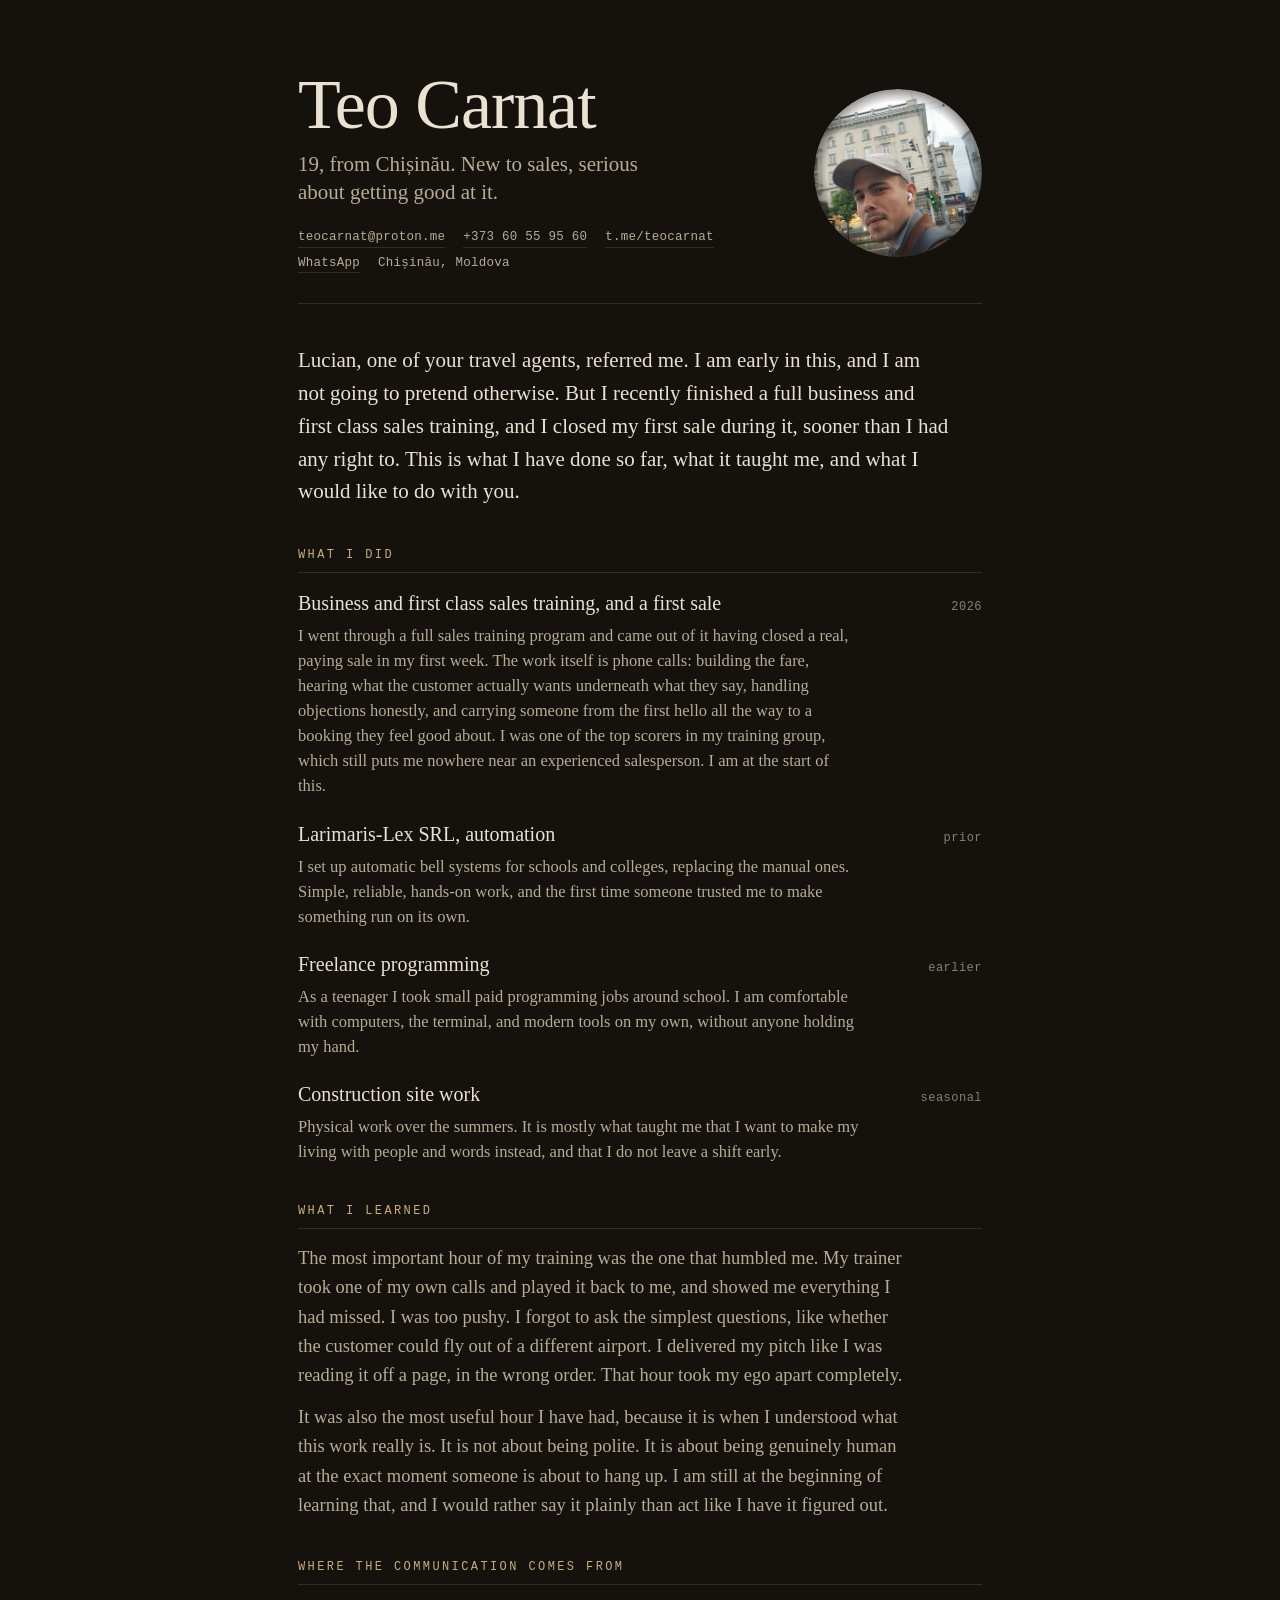
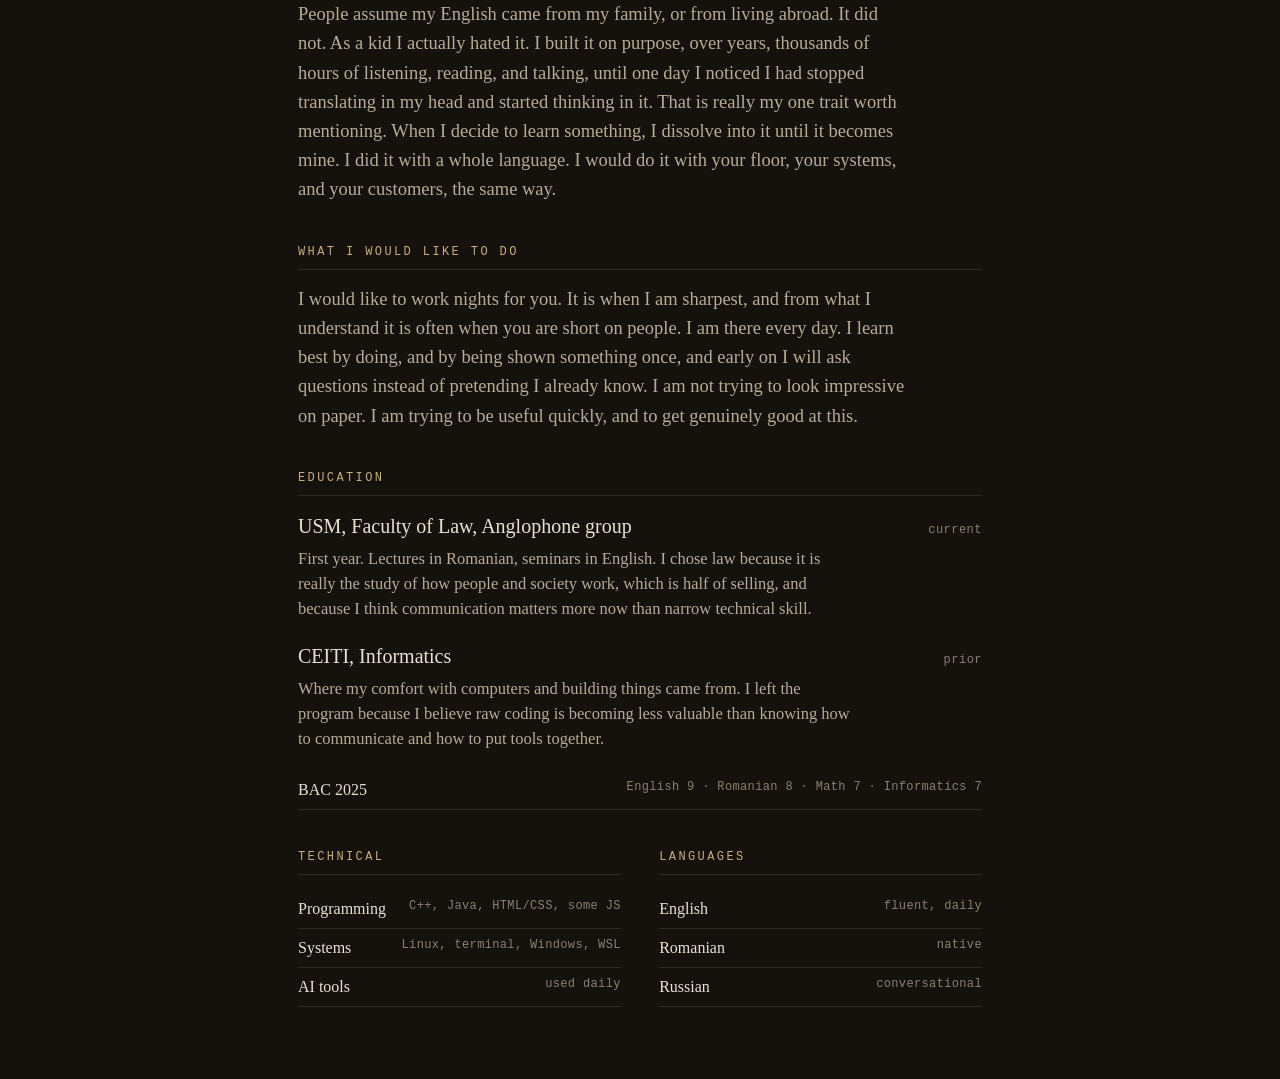
==== commit 86a92a5d: "Add files via upload" ====
--- a/index.html
+++ b/index.html
@@ -1,192 +1,163 @@
-<!DOCTYPE html><html lang="en" class> <head><meta charset="utf-8"><meta name="viewport" content="width=device-width, initial-scale=1"><title>Teo Carnat | CV</title><meta name="description" content="First-year law student at USM (Anglophone group) with strong English, Romanian fluency, a CEITI informatics background, and a calm, direct way of speaking. I fit where clarity, pace, and honest communication matter more than a padded résumé."><meta name="theme-color" content="#0d0d0f"><link rel="stylesheet" href="/_astro/profile.CVX9YfeO.css"></head> <body>  <main class="page-shell"> <!-- ═══════════════════ HERO ═══════════════════ --> <section class="hero-card" data-reveal> <div class="hero-copy"> <p class="eyebrow">Teo Carnat</p> <h1>Teo Carnat</h1> <p class="hero-role">Clear English. Law student. Direct communicator.</p> <p class="hero-summary">First-year law student at USM (Anglophone group) with strong English, Romanian fluency, a CEITI informatics background, and a calm, direct way of speaking. I fit where clarity, pace, and honest communication matter more than a padded résumé.</p> <p class="attitude-line">No inflated claims. Fast learner. Straight talker.</p> <ul class="signal-strip" aria-label="Profile signals"> <li class="signal-chip">English-forward</li><li class="signal-chip">Romanian bilingual</li><li class="signal-chip">USM Law — Anglophone</li><li class="signal-chip">CEITI dropout</li> </ul> <div class="hero-actions no-print"> <a class="button button-solid" href="https://t.me/teocarnat" target="_blank" rel="noopener noreferrer">Telegram</a> <a class="button button-ghost" href="/print">Print / Save PDF</a> </div> <dl class="identity-grid"> <div> <dt>Location</dt> <dd>Chișinău, Moldova</dd> </div> <div> <dt>Phone</dt> <dd><a href="tel:+37360559560">+373 60 55 95 60</a></dd> </div> <div> <dt>Email</dt> <dd><a href="mailto:teocarnat@proton.me">teocarnat@proton.me</a></dd> </div> <div> <dt>Telegram</dt> <dd><a href="https://t.me/teocarnat" target="_blank" rel="noopener noreferrer">@teocarnat</a></dd> </div> </dl> </div> <div class="portrait-column"> <div class="vp" id="voice-player"> <div class="vp-portrait-wrap">  <div class="vp-holo-ring vp-holo-ring--1 no-print" aria-hidden="true"></div> <div class="vp-holo-ring vp-holo-ring--2 no-print" aria-hidden="true"></div> <div class="portrait-ring"> <img src="/_astro/cv-portrait.CqBmsdNZ.webp" alt="Headshot of Teo Carnat" class="portrait-image" id="vp-portrait"> </div>  <button class="vp-play-btn no-print" id="vp-play-btn" aria-label="Play voice intro" type="button"> <svg class="vp-play-icon" viewBox="0 0 24 24" fill="currentColor" width="38" height="38"> <path d="M8 5v14l11-7z"></path> </svg> <svg class="vp-pause-icon" viewBox="0 0 24 24" fill="currentColor" width="38" height="38" style="display:none"> <path d="M6 19h4V5H6v14zm8-14v14h4V5h-4z"></path> </svg> </button> </div>  <div class="vp-lyrics-panel no-print" id="vp-lyrics-panel"> <div class="vp-lyrics-viewport" id="vp-lyrics-viewport"> <p class="vp-line" data-index="0">Hi, my name is Teo, and one of my most impressive</p><p class="vp-line" data-index="1">to talk pretty clear English.</p><p class="vp-line" data-index="2">On top of that, I&#39;ve been obsessed with artificial intelligence for the past</p><p class="vp-line" data-index="3">four years, and honestly, I&#39;m really impressed just how far it&#39;s gotten.</p><p class="vp-line" data-index="4">It&#39;s gotten so bad and to the point that I quit college early on,</p><p class="vp-line" data-index="5">simply because I thought that.</p><p class="vp-line" data-index="6">It&#39;s just not worth pursuing.</p><p class="vp-line" data-index="7">It&#39;s not worth pursuing a career in informatics.</p><p class="vp-line" data-index="8">Artificial intelligence pretty much stole my dream of programming besides talking</p><p class="vp-line" data-index="9">to people and being able to negotiate.</p><p class="vp-line" data-index="10">What I&#39;m capable of doing is, using artificial intelligence in order</p><p class="vp-line" data-index="11">to create autonomous systems that do things for you automatically so</p><p class="vp-line" data-index="12">that you don&#39;t, won&#39;t have to do it.</p><p class="vp-line" data-index="13">Via the manual route.</p><p class="vp-line" data-index="14">Nowadays, what matters more than anything else, in my opinion, is delivery</p><p class="vp-line" data-index="15">quality doesn&#39;t matter anymore due to the rise of artificial intelligence.</p><p class="vp-line" data-index="16">But what matters is how you send the message.</p><p class="vp-line" data-index="17">I might not be a genius, but what I can promise you is.</p><p class="vp-line" data-index="18">Simply a guy that&#39;s young and that can learn fast.</p><p class="vp-line" data-index="19">I don&#39;t learn fast because I was born this way.</p><p class="vp-line" data-index="20">I learn fast because artificial intelligence cuts the hurdles of</p><p class="vp-line" data-index="21">learning by feeding it, I guess everything about your company.</p><p class="vp-line" data-index="22">So let&#39;s say you have a company about,</p><p class="vp-line" data-index="23">tourism, right? So what do you do?</p><p class="vp-line" data-index="24">You take. The track record of the whole company, its employees, the type</p><p class="vp-line" data-index="25">of customers that they have.</p><p class="vp-line" data-index="26">And what I, what you can do is something very interesting.</p><p class="vp-line" data-index="27">You can record every call that you have with a customer and then transcribe that</p><p class="vp-line" data-index="28">audio call into, let&#39;s say text, right?</p><p class="vp-line" data-index="29">Let&#39;s say you   a conversation with somebody, with one</p><p class="vp-line" data-index="30">of your customers, right?</p><p class="vp-line" data-index="31">And. It&#39;s about visiting Cricova,</p><p class="vp-line" data-index="32">right? Maybe he likes wine and the tourist comes over and let&#39;s just say that</p><p class="vp-line" data-index="33">you don&#39;t know a lot about tourism.</p><p class="vp-line" data-index="34">It&#39;s your first day as an employee, so what do you do?</p><p class="vp-line" data-index="35">The customer needs an answer right away.</p><p class="vp-line" data-index="36">But you, it&#39;s a first day, so you don&#39;t know what to say.</p><p class="vp-line" data-index="37">So you&#39;re pretty much useless.</p><p class="vp-line" data-index="38">Even if you have the most beautiful cadence you won&#39;t be</p><p class="vp-line" data-index="39">able to help &#39;em with anything.</p><p class="vp-line" data-index="40">And this is where artificial intelligence can literally help people that are</p><p class="vp-line" data-index="41">pretty much newbies to be pretty useful.</p><p class="vp-line" data-index="42">And only they have to do is use their voice in a pretty.</p><p class="vp-line" data-index="43">Smart matter. What do I mean by bad?</p><p class="vp-line" data-index="44">By that I mean we can have an AI model.</p><p class="vp-line" data-index="45">Listen to the conversation that you have with your customer and then</p><p class="vp-line" data-index="46">in the background on your laptop to give you suggestions of what</p><p class="vp-line" data-index="47">you could tell the the customer.</p><p class="vp-line" data-index="48">What do I mean by it?</p><p class="vp-line" data-index="49">Let&#39;s say you have a program, like I created this interesting</p><p class="vp-line" data-index="50">program in my MacBook.</p><p class="vp-line" data-index="51">It listens to the conversation that you have with anybody.</p><p class="vp-line" data-index="52">Like I could be having a conversation with my grandpa and</p><p class="vp-line" data-index="53">I&#39;m not the only one listening.</p><p class="vp-line" data-index="54">The artificial intelligence the AI model is also listening to</p><p class="vp-line" data-index="55">the conversation and it&#39;s giving.</p><p class="vp-line" data-index="56">In real time suggestions of what I could say and of what he could also say, right?</p><p class="vp-line" data-index="57">It&#39;s kinda like a third person and everybody, every customer can have this</p><p class="vp-line" data-index="58">third person in their company that pretty much knows everything about your company,</p><p class="vp-line" data-index="59">what you can do and what you can&#39;t do.</p><p class="vp-line" data-index="60">And this is how you can pretty much limit.</p><p class="vp-line" data-index="61">Customer service problems.</p><p class="vp-line" data-index="62">If you can&#39;t make mistakes, because artificial intelligence or AI models</p><p class="vp-line" data-index="63">nowadays are really advanced, all you have to do is just create that</p><p class="vp-line" data-index="64">third person that listens to every single one of your customer calls.</p><p class="vp-line" data-index="65">And give you answers in the background.</p><p class="vp-line" data-index="66">Now, you could just not employ me.</p><p class="vp-line" data-index="67">What you could just straight up, just not employ me and straight up use an AI model</p><p class="vp-line" data-index="68">for every single customer that you make.</p><p class="vp-line" data-index="69">But unfortunately, artificial intelligence models are not there yet.</p><p class="vp-line" data-index="70">They don&#39;t sound real enough, they&#39;re not fast enough, they don&#39;t think fast enough.</p><p class="vp-line" data-index="71">But what they can do is give you answers via text fast enough</p><p class="vp-line" data-index="72">for you to read and to answer.</p><p class="vp-line" data-index="73">Unfortunately, I do believe that eventually as artificial intelligence</p><p class="vp-line" data-index="74">gets better at negotiating and gets better at being human right,</p><p class="vp-line" data-index="75">being a good customer, being a good negotiator is not about being polite.</p><p class="vp-line" data-index="76">It&#39;s not about going on your knees, but it&#39;s about being human.</p><p class="vp-line" data-index="77">And this is the part that artificial intelligence, I do believe, has a lot.</p><p class="vp-line" data-index="78">To work on being human.</p><p class="vp-line" data-index="79">It can be perfect.</p><p class="vp-line" data-index="80">It can give you the perfect strategy at the right time, but to deliver it</p><p class="vp-line" data-index="81">in a human way, that&#39;s something that artificial intelligence lacks fully.</p><p class="vp-line" data-index="82">You can get pretty close, but not close enough.</p><p class="vp-line" data-index="83">Anyway, I&#39;m done yapping.</p><p class="vp-line" data-index="84">I want to talk a little bit about my experience and why you should hire me.</p><p class="vp-line" data-index="85">First of all, I am bilingual, or at least I think that I&#39;m bilingual.</p><p class="vp-line" data-index="86">Unfortunately, I don&#39;t necessarily have any, Cambridge certification</p><p class="vp-line" data-index="87">to prove my English level, but I&#39;m sure you can hear me.</p><p class="vp-line" data-index="88">I don&#39;t need a document to prove my skills. Sunt născut în Chișinău, așa că e normal că știu și româna.</p><p class="vp-line" data-index="89">Я знаю чуть-чуть русский, я понимаю русский, но говорю только чуть-чуть. I chose to study law.</p><p class="vp-line" data-index="90">that is the thing that I chose.</p><p class="vp-line" data-index="91">That&#39;s the discipline that I chose.</p><p class="vp-line" data-index="92">It&#39;s the only alternative that I could find to programming.</p><p class="vp-line" data-index="93">Why? I don&#39;t really necessarily wanna be a lawyer or a judge, or I don&#39;t necessarily</p><p class="vp-line" data-index="94">wanna work in the public space, but I do believe, and this is important.</p><p class="vp-line" data-index="95">I do believe that learning about law is not necessarily learning about how</p><p class="vp-line" data-index="96">to be a lawyer and how to get a job, but it&#39;s mostly about learning about</p><p class="vp-line" data-index="97">how society works, how humans work.</p><p class="vp-line" data-index="98">Law has been around for 2000 years.</p><p class="vp-line" data-index="99">The Romans birthed out of nowhere.</p><p class="vp-line" data-index="100">The Romans 2000 years ago needed a system in order to literally</p><p class="vp-line" data-index="101">keep intact, a ginormous empire.</p><p class="vp-line" data-index="102">And those ideas, those, the genius of the Romans, they&#39;re the ones that</p><p class="vp-line" data-index="103">created the very system that we have.</p><p class="vp-line" data-index="104">Now. Without them, we wouldn&#39;t even, I mean without them.</p><p class="vp-line" data-index="105">Sure. I&#39;m sure somebody would&#39;ve found a way to structure society in such a</p><p class="vp-line" data-index="106">way that it would thrive, and instead of us killing each other over a</p><p class="vp-line" data-index="107">piece of meat we can share, have a language, and have a language in it</p><p class="vp-line" data-index="108">instead of killing the other person.</p><p class="vp-line" data-index="109">For the cow, we can negotiate.</p><p class="vp-line" data-index="110">Let&#39;s say I give you money or I can give you my I can give you</p><p class="vp-line" data-index="111">bread, then you&#39;re gonna gimme a piece of meat, or vice versa.</p><p class="vp-line" data-index="112">It&#39;s not that, and that&#39;s why I went to law.</p><p class="vp-line" data-index="113">It feels pretty contradictory, right?</p><p class="vp-line" data-index="114">My whole life I was almost obsessed with computers.</p><p class="vp-line" data-index="115">Programming languages, creating my own world, right?</p><p class="vp-line" data-index="116">But then as I got later in my later stages of puberty, I got more obsessed</p><p class="vp-line" data-index="117">with learning about the human mind philosophy, Plato and Aristotle, and</p><p class="vp-line" data-index="118">also just how humans work, psychology.</p><p class="vp-line" data-index="119">And I do believe that those are far more important to know</p><p class="vp-line" data-index="120">in life than anything else.</p><p class="vp-line" data-index="121">I do believe that life is not necessarily about,</p><p class="vp-line" data-index="122">it&#39;s not necessarily about being a mechanic or somebody that knows a</p><p class="vp-line" data-index="123">lot on a, in a very narrow field.</p><p class="vp-line" data-index="124">I do believe that.</p><p class="vp-line" data-index="125">You should try to know everything.</p><p class="vp-line" data-index="126"> strive towards</p><p class="vp-line" data-index="127">an unreachable goal, and that will never happen, but that&#39;s the only way to grow.</p><p class="vp-line" data-index="128">It&#39;s the only way to grow.</p><p class="vp-line" data-index="129">My knowledge in computers will obviously help a lot.</p><p class="vp-line" data-index="130">I can navigate.</p><p class="vp-line" data-index="131">Via MacBook or terminal super easy.</p><p class="vp-line" data-index="132">And nowadays with artificial intelligence, that can happen 10 times faster.</p><p class="vp-line" data-index="133">Though I quit college.</p><p class="vp-line" data-index="134">That means I don&#39;t have a programming degree.</p><p class="vp-line" data-index="135">That&#39;s it. But I think I didn&#39;t waste one.</p><p class="vp-line" data-index="136">I will never, and I will never regret the choice that I made to quit college and to.</p><p class="vp-line" data-index="137">Completely changed my life trajectory towards something</p><p class="vp-line" data-index="138">that I believe is important.</p><p class="vp-line" data-index="139">For me, law is about learning about people how life works.</p><p class="vp-line" data-index="140">And by knowing how society works, you can, navigate life&#39;s hurdles a lot</p><p class="vp-line" data-index="141">easier than if you were a programmer.</p><p class="vp-line" data-index="142">And the only thing you knew is how to write code.</p><p class="vp-line" data-index="143">If artificial intelligence will replace.</p><p class="vp-line" data-index="144">Everybody, the only thing it can&#39;t replace is your brain and</p><p class="vp-line" data-index="145">what you put into it matters.</p><p class="vp-line" data-index="146">Unless of course you take Elon Musk&#39;s fucking chip and put it in your brain.</p><p class="vp-line" data-index="147">I guess that&#39;s how you can skip the process of learning.</p><p class="vp-line" data-index="148">But life&#39;s about learning.</p><p class="vp-line" data-index="149">Life&#39;s about  understanding what&#39;s out there.</p><p class="vp-line" data-index="150">I wouldn&#39;t say I have no working experience.</p><p class="vp-line" data-index="151">I worked in in a company called</p><p class="vp-line" data-index="152">Laris Maris Lex.</p><p class="vp-line" data-index="153">It&#39;s basically a company where you go to colleges or colleges and instead of,</p><p class="vp-line" data-index="154">manually having to press a button every time the lecture ends, we set up a system</p><p class="vp-line" data-index="155">that automatically, rings the bell.</p><p class="vp-line" data-index="156">For the lesson to start and to stop.</p><p class="vp-line" data-index="157">And there you go.</p><p class="vp-line" data-index="158">Now you need one less person to tap the bell, right?</p><p class="vp-line" data-index="159">One less hurdle.</p><p class="vp-line" data-index="160">Interesting automation, but in my opinion, I got bored of it  because,</p><p class="vp-line" data-index="161">A, it&#39;s a simple automation, right?</p><p class="vp-line" data-index="162">Instead of you having manually, instead of you manually having to press the</p><p class="vp-line" data-index="163">button when the lecture starts and ends in order to ring the bell, and</p><p class="vp-line" data-index="164">in order to let the students know, it&#39;s recess time or lecture time.</p><p class="vp-line" data-index="165">It can make it automatic, I worked there a couple of months, but I don&#39;t, I</p><p class="vp-line" data-index="166">guess I also work in construction sites.</p><p class="vp-line" data-index="167">I don&#39;t know if that matters.</p><p class="vp-line" data-index="168">I do know that working physically is not for me.</p><p class="vp-line" data-index="169">I was given a gift by God to think and to talk, and I would</p><p class="vp-line" data-index="170">like to put that into practice.</p><p class="vp-line" data-index="171">You are not getting a genius.</p><p class="vp-line" data-index="172">You&#39;re not getting somebody with years of experience.</p><p class="vp-line" data-index="173">You&#39;re getting a guy that can learn fast and that can help you</p><p class="vp-line" data-index="174">automate things pretty easily, and that&#39;s what you&#39;re getting.</p><p class="vp-line" data-index="175">Nothing else. A guy who can put into practice the things that he learns about life via.</p><p class="vp-line" data-index="176">The USM faculty and somebody who can navigate the interface of the</p><p class="vp-line" data-index="177">worldwide web pretty easily, at least, faster than your grandmother.</p> </div>  <div class="vp-controls no-print"> <div class="vp-progress-track" id="vp-progress-track"> <div class="vp-progress-fill" id="vp-progress-fill"></div> </div> <span class="vp-time" id="vp-time">0:00 / 0:00</span> </div> </div>  <audio id="vp-audio" class="no-print" preload="metadata"> <source src="/audio/theodore-intro.mp3" type="audio/mpeg"> </audio>   </div>  <script>(function(){const subtitleJson = "[{\"start\":0,\"end\":4.2,\"text\":\"Hi, my name is Teo, and one of my most impressive\"},{\"start\":4.2,\"end\":6.72,\"text\":\"to talk pretty clear English.\"},{\"start\":7.02,\"end\":10.76,\"text\":\"On top of that, I've been obsessed with artificial intelligence for the past\"},{\"start\":10.76,\"end\":18.115,\"text\":\"four years, and honestly, I'm really impressed just how far it's gotten.\"},{\"start\":18.705,\"end\":23.42,\"text\":\"It's gotten so bad and to the point that I quit college early on,\"},{\"start\":26.09,\"end\":27.68,\"text\":\"simply because I thought that.\"},{\"start\":28.295,\"end\":29.854,\"text\":\"It's just not worth pursuing.\"},{\"start\":29.854,\"end\":32.824,\"text\":\"It's not worth pursuing a career in informatics.\"},{\"start\":33.905,\"end\":40.474,\"text\":\"Artificial intelligence pretty much stole my dream of programming besides talking\"},{\"start\":40.474,\"end\":42.724,\"text\":\"to people and being able to negotiate.\"},{\"start\":42.875,\"end\":46.144,\"text\":\"What I'm capable of doing is, using artificial intelligence in order\"},{\"start\":46.625,\"end\":51.694,\"text\":\"to create autonomous systems that do things for you automatically so\"},{\"start\":51.694,\"end\":53.099,\"text\":\"that you don't, won't have to do it.\"},{\"start\":53.824,\"end\":55.084,\"text\":\"Via the manual route.\"},{\"start\":55.714,\"end\":61.264,\"text\":\"Nowadays, what matters more than anything else, in my opinion, is delivery\"},{\"start\":63.185,\"end\":67.354,\"text\":\"quality doesn't matter anymore due to the rise of artificial intelligence.\"},{\"start\":67.354,\"end\":69.574,\"text\":\"But what matters is how you send the message.\"},{\"start\":70.895,\"end\":76.835,\"text\":\"I might not be a genius, but what I can promise you is.\"},{\"start\":77.735,\"end\":81.125,\"text\":\"Simply a guy that's young and that can learn fast.\"},{\"start\":82.865,\"end\":85.385,\"text\":\"I don't learn fast because I was born this way.\"},{\"start\":85.385,\"end\":90.155,\"text\":\"I learn fast because artificial intelligence cuts the hurdles of\"},{\"start\":90.155,\"end\":95.555,\"text\":\"learning by feeding it, I guess everything about your company.\"},{\"start\":96.245,\"end\":98.615,\"text\":\"So let's say you have a company about,\"},{\"start\":100.895,\"end\":104.315,\"text\":\"tourism, right? So what do you do?\"},{\"start\":104.315,\"end\":110.27,\"text\":\"You take. The track record of the whole company, its employees, the type\"},{\"start\":110.27,\"end\":112.1,\"text\":\"of customers that they have.\"},{\"start\":112.82,\"end\":116.81,\"text\":\"And what I, what you can do is something very interesting.\"},{\"start\":116.86,\"end\":123.34,\"text\":\"You can record every call that you have with a customer and then transcribe that\"},{\"start\":123.34,\"end\":127.57,\"text\":\"audio call into, let's say text, right?\"},{\"start\":128.17,\"end\":129.88,\"text\":\"Let's say you   a conversation with somebody, with one\"},{\"start\":129.88,\"end\":130.84,\"text\":\"of your customers, right?\"},{\"start\":130.84,\"end\":133.66,\"text\":\"And. It's about visiting Cricova,\"},{\"start\":135.67,\"end\":142.45,\"text\":\"right? Maybe he likes wine and the tourist comes over and let's just say that\"},{\"start\":142.45,\"end\":144.1,\"text\":\"you don't know a lot about tourism.\"},{\"start\":144.1,\"end\":147.185,\"text\":\"It's your first day as an employee, so what do you do?\"},{\"start\":147.929,\"end\":149.67,\"text\":\"The customer needs an answer right away.\"},{\"start\":151.739,\"end\":155.505,\"text\":\"But you, it's a first day, so you don't know what to say.\"},{\"start\":156.39,\"end\":157.77,\"text\":\"So you're pretty much useless.\"},{\"start\":157.77,\"end\":163.98,\"text\":\"Even if you have the most beautiful cadence you won't be\"},{\"start\":163.98,\"end\":166.56,\"text\":\"able to help 'em with anything.\"},{\"start\":168.15,\"end\":172.68,\"text\":\"And this is where artificial intelligence can literally help people that are\"},{\"start\":172.68,\"end\":176.67,\"text\":\"pretty much newbies to be pretty useful.\"},{\"start\":177.18,\"end\":180.75,\"text\":\"And only they have to do is use their voice in a pretty.\"},{\"start\":181.905,\"end\":184.695,\"text\":\"Smart matter. What do I mean by bad?\"},{\"start\":184.695,\"end\":187.425,\"text\":\"By that I mean we can have an AI model.\"},{\"start\":187.425,\"end\":192.555,\"text\":\"Listen to the conversation that you have with your customer and then\"},{\"start\":192.555,\"end\":196.815,\"text\":\"in the background on your laptop to give you suggestions of what\"},{\"start\":196.815,\"end\":200.145,\"text\":\"you could tell the the customer.\"},{\"start\":200.295,\"end\":201.105,\"text\":\"What do I mean by it?\"},{\"start\":201.105,\"end\":203.595,\"text\":\"Let's say you have a program, like I created this interesting\"},{\"start\":203.595,\"end\":204.795,\"text\":\"program in my MacBook.\"},{\"start\":205.245,\"end\":208.335,\"text\":\"It listens to the conversation that you have with anybody.\"},{\"start\":208.335,\"end\":211.695,\"text\":\"Like I could be having a conversation with my grandpa and\"},{\"start\":212.085,\"end\":213.555,\"text\":\"I'm not the only one listening.\"},{\"start\":213.765,\"end\":217.825,\"text\":\"The artificial intelligence the AI model is also listening to\"},{\"start\":217.825,\"end\":219.715,\"text\":\"the conversation and it's giving.\"},{\"start\":221.08,\"end\":229.78,\"text\":\"In real time suggestions of what I could say and of what he could also say, right?\"},{\"start\":230.11,\"end\":234.43,\"text\":\"It's kinda like a third person and everybody, every customer can have this\"},{\"start\":234.43,\"end\":241.21,\"text\":\"third person in their company that pretty much knows everything about your company,\"},{\"start\":241.99,\"end\":244.36,\"text\":\"what you can do and what you can't do.\"},{\"start\":244.36,\"end\":248.62,\"text\":\"And this is how you can pretty much limit.\"},{\"start\":252.739,\"end\":253.999,\"text\":\"Customer service problems.\"},{\"start\":255.119,\"end\":260.039,\"text\":\"If you can't make mistakes, because artificial intelligence or AI models\"},{\"start\":260.039,\"end\":266.13,\"text\":\"nowadays are really advanced, all you have to do is just create that\"},{\"start\":266.13,\"end\":270.99,\"text\":\"third person that listens to every single one of your customer calls.\"},{\"start\":272.099,\"end\":274.049,\"text\":\"And give you answers in the background.\"},{\"start\":274.5,\"end\":277.229,\"text\":\"Now, you could just not employ me.\"},{\"start\":277.229,\"end\":281.789,\"text\":\"What you could just straight up, just not employ me and straight up use an AI model\"},{\"start\":281.789,\"end\":284.099,\"text\":\"for every single customer that you make.\"},{\"start\":284.13,\"end\":287.549,\"text\":\"But unfortunately, artificial intelligence models are not there yet.\"},{\"start\":287.579,\"end\":291.75,\"text\":\"They don't sound real enough, they're not fast enough, they don't think fast enough.\"},{\"start\":291.959,\"end\":296.909,\"text\":\"But what they can do is give you answers via text fast enough\"},{\"start\":296.909,\"end\":299.429,\"text\":\"for you to read and to answer.\"},{\"start\":301.83,\"end\":305.46,\"text\":\"Unfortunately, I do believe that eventually as artificial intelligence\"},{\"start\":305.46,\"end\":311.31,\"text\":\"gets better at negotiating and gets better at being human right,\"},{\"start\":312.27,\"end\":315.93,\"text\":\"being a good customer, being a good negotiator is not about being polite.\"},{\"start\":315.96,\"end\":320.965,\"text\":\"It's not about going on your knees, but it's about being human.\"},{\"start\":320.965,\"end\":326.035,\"text\":\"And this is the part that artificial intelligence, I do believe, has a lot.\"},{\"start\":326.68,\"end\":329.38,\"text\":\"To work on being human.\"},{\"start\":330.13,\"end\":331.57,\"text\":\"It can be perfect.\"},{\"start\":331.75,\"end\":336.7,\"text\":\"It can give you the perfect strategy at the right time, but to deliver it\"},{\"start\":337.09,\"end\":343.63,\"text\":\"in a human way, that's something that artificial intelligence lacks fully.\"},{\"start\":344.71,\"end\":349.45,\"text\":\"You can get pretty close, but not close enough.\"},{\"start\":350.47,\"end\":351.67,\"text\":\"Anyway, I'm done yapping.\"},{\"start\":351.67,\"end\":355.12,\"text\":\"I want to talk a little bit about my experience and why you should hire me.\"},{\"start\":356.2,\"end\":360.28,\"text\":\"First of all, I am bilingual, or at least I think that I'm bilingual.\"},{\"start\":360.34,\"end\":364.72,\"text\":\"Unfortunately, I don't necessarily have any, Cambridge certification\"},{\"start\":364.72,\"end\":368.23,\"text\":\"to prove my English level, but I'm sure you can hear me.\"},{\"start\":368.23,\"end\":372.01,\"text\":\"I don't need a document to prove my skills. Sunt născut în Chișinău, așa că e normal că știu și româna.\"},{\"start\":379.345,\"end\":383.44,\"text\":\"Я знаю чуть-чуть русский, я понимаю русский, но говорю только чуть-чуть. I chose to study law.\"},{\"start\":383.534,\"end\":385.135,\"text\":\"that is the thing that I chose.\"},{\"start\":385.285,\"end\":386.605,\"text\":\"That's the discipline that I chose.\"},{\"start\":386.725,\"end\":389.455,\"text\":\"It's the only alternative that I could find to programming.\"},{\"start\":390.265,\"end\":394.195,\"text\":\"Why? I don't really necessarily wanna be a lawyer or a judge, or I don't necessarily\"},{\"start\":394.195,\"end\":398.305,\"text\":\"wanna work in the public space, but I do believe, and this is important.\"},{\"start\":399.34,\"end\":404.2,\"text\":\"I do believe that learning about law is not necessarily learning about how\"},{\"start\":404.2,\"end\":408.099,\"text\":\"to be a lawyer and how to get a job, but it's mostly about learning about\"},{\"start\":408.099,\"end\":410.83,\"text\":\"how society works, how humans work.\"},{\"start\":411.969,\"end\":414.549,\"text\":\"Law has been around for 2000 years.\"},{\"start\":414.549,\"end\":416.499,\"text\":\"The Romans birthed out of nowhere.\"},{\"start\":416.83,\"end\":422.14,\"text\":\"The Romans 2000 years ago needed a system in order to literally\"},{\"start\":422.14,\"end\":424.629,\"text\":\"keep intact, a ginormous empire.\"},{\"start\":425.335,\"end\":431.155,\"text\":\"And those ideas, those, the genius of the Romans, they're the ones that\"},{\"start\":431.155,\"end\":433.405,\"text\":\"created the very system that we have.\"},{\"start\":433.405,\"end\":439.554,\"text\":\"Now. Without them, we wouldn't even, I mean without them.\"},{\"start\":439.554,\"end\":443.484,\"text\":\"Sure. I'm sure somebody would've found a way to structure society in such a\"},{\"start\":443.484,\"end\":447.265,\"text\":\"way that it would thrive, and instead of us killing each other over a\"},{\"start\":447.265,\"end\":452.694,\"text\":\"piece of meat we can share, have a language, and have a language in it\"},{\"start\":452.844,\"end\":454.765,\"text\":\"instead of killing the other person.\"},{\"start\":455.169,\"end\":458.049,\"text\":\"For the cow, we can negotiate.\"},{\"start\":458.259,\"end\":462.449,\"text\":\"Let's say I give you money or I can give you my I can give you\"},{\"start\":462.449,\"end\":466.169,\"text\":\"bread, then you're gonna gimme a piece of meat, or vice versa.\"},{\"start\":468.479,\"end\":472.199,\"text\":\"It's not that, and that's why I went to law.\"},{\"start\":472.889,\"end\":475.079,\"text\":\"It feels pretty contradictory, right?\"},{\"start\":475.589,\"end\":479.489,\"text\":\"My whole life I was almost obsessed with computers.\"},{\"start\":479.999,\"end\":484.619,\"text\":\"Programming languages, creating my own world, right?\"},{\"start\":485.459,\"end\":492.689,\"text\":\"But then as I got later in my later stages of puberty, I got more obsessed\"},{\"start\":492.689,\"end\":501.209,\"text\":\"with learning about the human mind philosophy, Plato and Aristotle, and\"},{\"start\":501.389,\"end\":504.239,\"text\":\"also just how humans work, psychology.\"},{\"start\":506.685,\"end\":510.285,\"text\":\"And I do believe that those are far more important to know\"},{\"start\":510.285,\"end\":512.385,\"text\":\"in life than anything else.\"},{\"start\":513.014,\"end\":515.744,\"text\":\"I do believe that life is not necessarily about,\"},{\"start\":518.924,\"end\":524.655,\"text\":\"it's not necessarily about being a mechanic or somebody that knows a\"},{\"start\":524.655,\"end\":529.004,\"text\":\"lot on a, in a very narrow field.\"},{\"start\":529.514,\"end\":530.805,\"text\":\"I do believe that.\"},{\"start\":532.844,\"end\":534.884,\"text\":\"You should try to know everything.\"},{\"start\":535.604,\"end\":539.594,\"text\":\" strive towards\"},{\"start\":541.784,\"end\":549.464,\"text\":\"an unreachable goal, and that will never happen, but that's the only way to grow.\"},{\"start\":550.574,\"end\":551.624,\"text\":\"It's the only way to grow.\"},{\"start\":553.784,\"end\":557.384,\"text\":\"My knowledge in computers will obviously help a lot.\"},{\"start\":557.435,\"end\":557.915,\"text\":\"I can navigate.\"},{\"start\":558.56,\"end\":560.72,\"text\":\"Via MacBook or terminal super easy.\"},{\"start\":560.72,\"end\":566.21,\"text\":\"And nowadays with artificial intelligence, that can happen 10 times faster.\"},{\"start\":566.84,\"end\":568.009,\"text\":\"Though I quit college.\"},{\"start\":568.009,\"end\":570.53,\"text\":\"That means I don't have a programming degree.\"},{\"start\":571.129,\"end\":575.719,\"text\":\"That's it. But I think I didn't waste one.\"},{\"start\":575.769,\"end\":581.679,\"text\":\"I will never, and I will never regret the choice that I made to quit college and to.\"},{\"start\":582.489,\"end\":585.759,\"text\":\"Completely changed my life trajectory towards something\"},{\"start\":585.759,\"end\":587.439,\"text\":\"that I believe is important.\"},{\"start\":587.439,\"end\":592.869,\"text\":\"For me, law is about learning about people how life works.\"},{\"start\":593.439,\"end\":599.569,\"text\":\"And by knowing how society works, you can, navigate life's hurdles a lot\"},{\"start\":599.629,\"end\":602.779,\"text\":\"easier than if you were a programmer.\"},{\"start\":602.779,\"end\":605.719,\"text\":\"And the only thing you knew is how to write code.\"},{\"start\":608.239,\"end\":610.519,\"text\":\"If artificial intelligence will replace.\"},{\"start\":611.06,\"end\":616.369,\"text\":\"Everybody, the only thing it can't replace is your brain and\"},{\"start\":616.369,\"end\":618.469,\"text\":\"what you put into it matters.\"},{\"start\":619.399,\"end\":624.229,\"text\":\"Unless of course you take Elon Musk's fucking chip and put it in your brain.\"},{\"start\":624.229,\"end\":628.579,\"text\":\"I guess that's how you can skip the process of learning.\"},{\"start\":629.149,\"end\":630.199,\"text\":\"But life's about learning.\"},{\"start\":630.229,\"end\":634.189,\"text\":\"Life's about  understanding what's out there.\"},{\"start\":635.614,\"end\":638.254,\"text\":\"I wouldn't say I have no working experience.\"},{\"start\":638.284,\"end\":640.314,\"text\":\"I worked in in a company called\"},{\"start\":642.964,\"end\":643.694,\"text\":\"Laris Maris Lex.\"},{\"start\":648.324,\"end\":654.024,\"text\":\"It's basically a company where you go to colleges or colleges and instead of,\"},{\"start\":654.024,\"end\":659.964,\"text\":\"manually having to press a button every time the lecture ends, we set up a system\"},{\"start\":659.964,\"end\":662.064,\"text\":\"that automatically, rings the bell.\"},{\"start\":662.934,\"end\":664.914,\"text\":\"For the lesson to start and to stop.\"},{\"start\":665.574,\"end\":666.794,\"text\":\"And there you go.\"},{\"start\":666.794,\"end\":672.764,\"text\":\"Now you need one less person to tap the bell, right?\"},{\"start\":672.824,\"end\":673.634,\"text\":\"One less hurdle.\"},{\"start\":674.194,\"end\":677.554,\"text\":\"Interesting automation, but in my opinion, I got bored of it  because,\"},{\"start\":677.554,\"end\":679.474,\"text\":\"A, it's a simple automation, right?\"},{\"start\":679.474,\"end\":685.714,\"text\":\"Instead of you having manually, instead of you manually having to press the\"},{\"start\":685.714,\"end\":688.804,\"text\":\"button when the lecture starts and ends in order to ring the bell, and\"},{\"start\":688.804,\"end\":692.394,\"text\":\"in order to let the students know, it's recess time or lecture time.\"},{\"start\":693.834,\"end\":703.209,\"text\":\"It can make it automatic, I worked there a couple of months, but I don't, I\"},{\"start\":703.209,\"end\":705.699,\"text\":\"guess I also work in construction sites.\"},{\"start\":706.149,\"end\":707.889,\"text\":\"I don't know if that matters.\"},{\"start\":708.219,\"end\":711.099,\"text\":\"I do know that working physically is not for me.\"},{\"start\":712.759,\"end\":717.529,\"text\":\"I was given a gift by God to think and to talk, and I would\"},{\"start\":717.529,\"end\":719.089,\"text\":\"like to put that into practice.\"},{\"start\":721.639,\"end\":723.709,\"text\":\"You are not getting a genius.\"},{\"start\":723.709,\"end\":727.099,\"text\":\"You're not getting somebody with years of experience.\"},{\"start\":727.099,\"end\":731.239,\"text\":\"You're getting a guy that can learn fast and that can help you\"},{\"start\":731.239,\"end\":734.269,\"text\":\"automate things pretty easily, and that's what you're getting.\"},{\"start\":734.479,\"end\":740.689,\"text\":\"Nothing else. A guy who can put into practice the things that he learns about life via.\"},{\"start\":740.824,\"end\":747.094,\"text\":\"The USM faculty and somebody who can navigate the interface of the\"},{\"start\":747.094,\"end\":751.774,\"text\":\"worldwide web pretty easily, at least, faster than your grandmother.\"}]";
+<!DOCTYPE html>
+<html lang="en">
+<head>
+<meta charset="utf-8">
+<meta name="viewport" content="width=device-width, initial-scale=1">
+<title>Teo Carnat — CV</title>
+<meta name="description" content="Teo Carnat. Chișinău, Moldova.">
+<meta name="theme-color" content="#15110d">
+<style>
+  :root{
+    --bg:#15110d;
+    --ink:#e9e1d2;
+    --soft:#b6ac97;
+    --dim:#8a806e;
+    --line:rgba(233,225,210,.12);
+    --sand:#c7ad7f;
+    --rust:#c07a4c;
+    --green:#90a866;
+    --serif:"Iowan Old Style","Palatino Linotype",Palatino,Georgia,serif;
+    --mono:ui-monospace,"SF Mono",Menlo,Consolas,monospace;
+  }
+  *{box-sizing:border-box;margin:0;padding:0}
+  body{background:var(--bg);color:var(--ink);font-family:var(--serif);line-height:1.5;
+       -webkit-font-smoothing:antialiased}
+  .page{max-width:800px;margin:0 auto;padding:clamp(34px,6vw,72px) clamp(22px,5vw,58px)}
 
-    (() => {
-      const subs = JSON.parse(subtitleJson);
-      const audio = document.getElementById("vp-audio");
-      const player = document.getElementById("voice-player");
-      const playBtn = document.getElementById("vp-play-btn");
-      const playIcon = playBtn.querySelector(".vp-play-icon");
-      const pauseIcon = playBtn.querySelector(".vp-pause-icon");
-      const lyricsPanel = document.getElementById("vp-lyrics-panel");
-      const viewport = document.getElementById("vp-lyrics-viewport");
-      const progressFill = document.getElementById("vp-progress-fill");
-      const progressTrack = document.getElementById("vp-progress-track");
-      const timeDisplay = document.getElementById("vp-time");
-      const lines = viewport.querySelectorAll(".vp-line");
-      const ring1 = document.querySelector(".vp-holo-ring--1");
-      const ring2 = document.querySelector(".vp-holo-ring--2");
+  .head{display:flex;gap:clamp(22px,4vw,46px);align-items:center;
+        padding-bottom:clamp(22px,3vw,30px);border-bottom:1px solid var(--line)}
+  .head-main{flex:1 1 auto;min-width:0}
+  h1{font-weight:400;font-size:clamp(42px,7.2vw,70px);line-height:.95;letter-spacing:-.015em}
+  .tag{margin-top:11px;font-size:clamp(16px,2vw,21px);color:var(--soft);max-width:34ch;line-height:1.34}
+  .contact{margin-top:clamp(15px,2.2vw,22px);display:flex;flex-wrap:wrap;gap:6px 18px;
+           font-family:var(--mono);font-size:12.5px;letter-spacing:.02em;color:var(--soft)}
+  .contact a{color:var(--soft);text-decoration:none;border-bottom:1px solid var(--line)}
+  .contact a:hover{color:var(--rust);border-color:var(--rust)}
 
-      let currentIdx = -1;
-      let hasStarted = false;
-      let isPlaying = false;
+  .portrait{flex:0 0 auto;width:clamp(122px,16vw,168px);height:clamp(122px,16vw,168px);
+            border-radius:50%;background-image:url('teo-photo-color.jpg');
+            background-size:cover;background-position:50% 72%;
+            -webkit-mask-image:radial-gradient(circle at 50% 50%, #000 60%, transparent 84%);
+            mask-image:radial-gradient(circle at 50% 50%, #000 60%, transparent 84%);
+            filter:saturate(.97) contrast(.98)}
 
-      // Web Audio API context for hologram reaction
-      let audioCtx = null;
-      let analyser = null;
-      let dataArray = null;
+  .intro{margin-top:clamp(26px,3.6vw,40px);font-size:clamp(17px,1.9vw,21px);line-height:1.56;
+         color:var(--ink);max-width:62ch}
 
-      function fmt(s) {
-        const m = Math.floor(s / 60);
-        const sec = Math.floor(s % 60);
-        return m + ":" + (sec < 10 ? "0" : "") + sec;
-      }
+  section{margin-top:clamp(26px,3.2vw,38px)}
+  .lbl{font-family:var(--mono);text-transform:uppercase;letter-spacing:.2em;font-size:12px;
+       color:var(--sand);padding-bottom:8px;margin-bottom:15px;border-bottom:1px solid var(--line)}
+  .prose{font-size:clamp(16px,1.7vw,18.5px);color:var(--soft);line-height:1.58;max-width:66ch}
+  .prose+.prose{margin-top:13px}
+  .item{margin-bottom:clamp(15px,1.9vw,20px)}
+  .item .top{display:flex;justify-content:space-between;gap:16px;align-items:baseline;flex-wrap:wrap}
+  .item .role{font-size:clamp(17px,1.85vw,20px);color:var(--ink)}
+  .item .when{font-family:var(--mono);font-size:12px;letter-spacing:.04em;color:var(--dim);white-space:nowrap}
+  .item .desc{margin-top:5px;font-size:clamp(14.5px,1.55vw,16.5px);color:var(--soft);line-height:1.52;max-width:68ch}
 
-      function initAudioVisualizer() {
-        if (!audioCtx) {
-          const AC = window.AudioContext || window.webkitAudioContext;
-          audioCtx = new AC();
-          analyser = audioCtx.createAnalyser();
-          analyser.fftSize = 128; // lower size = broader bands, reacts well to voice
-          const source = audioCtx.createMediaElementSource(audio);
-          source.connect(analyser);
-          analyser.connect(audioCtx.destination);
-          dataArray = new Uint8Array(analyser.frequencyBinCount);
-        }
-        if (audioCtx.state === 'suspended') {
-          audioCtx.resume();
-        }
-      }
+  .cols{display:grid;grid-template-columns:1fr 1fr;gap:clamp(20px,3vw,42px)}
+  .pair{display:flex;justify-content:space-between;gap:14px;padding:7px 0;border-bottom:1px solid var(--line)}
+  .pair .k{color:var(--ink);font-size:16px}
+  .pair .v{font-family:var(--mono);font-size:12px;letter-spacing:.03em;color:var(--dim);white-space:nowrap;text-align:right}
 
-      function renderVisualizer() {
-        if (!isPlaying) return;
-        requestAnimationFrame(renderVisualizer);
+  @media print{
+    @page{margin:13mm}
+    :root{--bg:#fff;--ink:#1d1810;--soft:#544c3f;--dim:#857b6a;--line:#ddd5c5;
+          --sand:#8a6c38;--rust:#9c5628;--green:#566f34}
+    body{background:#fff}
+    .page{max-width:none;padding:0}
+    .portrait{width:150px;height:150px}
+    section,.item{break-inside:avoid}
+  }
+  @media(max-width:560px){.head{flex-direction:column-reverse;align-items:flex-start}.cols{grid-template-columns:1fr}}
+</style>
+</head>
+<body>
+<div class="page">
 
-        if (analyser && dataArray) {
-          analyser.getByteFrequencyData(dataArray);
-          let sum = 0;
-          for (let i = 0; i < dataArray.length; i++) {
-            sum += dataArray[i];
-          }
-          let avg = sum / dataArray.length;
-          
-          // Boost and scale avg to drive the rings dynamically
-          let boost = avg * 1.5;
-          let scale1 = 1 + (boost / 255) * 0.12;
-          let scale2 = 1 + (boost / 255) * 0.22;
-          let op = Math.min(1, 0.3 + (boost / 255) * 0.7);
+  <header class="head">
+    <div class="head-main">
+      <h1>Teo Carnat</h1>
+      <p class="tag">19, from Chișinău. New to sales, serious about getting good at it.</p>
+      <div class="contact">
+        <a href="mailto:teocarnat@proton.me">teocarnat@proton.me</a>
+        <a href="tel:+37360559560">+373 60 55 95 60</a>
+        <a href="https://t.me/teocarnat">t.me/teocarnat</a>
+        <a href="https://wa.me/37360559560">WhatsApp</a>
+        <span>Chișinău, Moldova</span>
+      </div>
+    </div>
+    <div class="portrait"></div>
+  </header>
 
-          ring1.style.transform = `scale(${scale1})`;
-          ring1.style.opacity = op;
-          ring2.style.transform = `scale(${scale2})`;
-          ring2.style.opacity = op * 0.7;
-        }
-      }
+  <p class="intro">
+    Lucian, one of your travel agents, referred me. I am early in this, and I am not going to pretend otherwise. But I recently finished a full business and first class sales training, and I closed my first sale during it, sooner than I had any right to. This is what I have done so far, what it taught me, and what I would like to do with you.
+  </p>
 
-      function resetRings() {
-        ring1.style.transform = "scale(1)";
-        ring1.style.opacity = "0";
-        ring2.style.transform = "scale(1)";
-        ring2.style.opacity = "0";
-      }
+  <section>
+    <p class="lbl">What I did</p>
+    <div class="item">
+      <div class="top"><span class="role">Business and first class sales training, and a first sale</span><span class="when">2026</span></div>
+      <p class="desc">I went through a full sales training program and came out of it having closed a real, paying sale in my first week. The work itself is phone calls: building the fare, hearing what the customer actually wants underneath what they say, handling objections honestly, and carrying someone from the first hello all the way to a booking they feel good about. I was one of the top scorers in my training group, which still puts me nowhere near an experienced salesperson. I am at the start of this.</p>
+    </div>
+    <div class="item">
+      <div class="top"><span class="role">Larimaris-Lex SRL, automation</span><span class="when">prior</span></div>
+      <p class="desc">I set up automatic bell systems for schools and colleges, replacing the manual ones. Simple, reliable, hands-on work, and the first time someone trusted me to make something run on its own.</p>
+    </div>
+    <div class="item">
+      <div class="top"><span class="role">Freelance programming</span><span class="when">earlier</span></div>
+      <p class="desc">As a teenager I took small paid programming jobs around school. I am comfortable with computers, the terminal, and modern tools on my own, without anyone holding my hand.</p>
+    </div>
+    <div class="item">
+      <div class="top"><span class="role">Construction site work</span><span class="when">seasonal</span></div>
+      <p class="desc">Physical work over the summers. It is mostly what taught me that I want to make my living with people and words instead, and that I do not leave a shift early.</p>
+    </div>
+  </section>
 
-      /* ── Play / Pause toggle ── */
-      playBtn.addEventListener("click", () => {
-        initAudioVisualizer();
-        if (audio.paused) {
-          audio.play();
-        } else {
-          audio.pause();
-        }
-      });
+  <section>
+    <p class="lbl">What I learned</p>
+    <p class="prose">The most important hour of my training was the one that humbled me. My trainer took one of my own calls and played it back to me, and showed me everything I had missed. I was too pushy. I forgot to ask the simplest questions, like whether the customer could fly out of a different airport. I delivered my pitch like I was reading it off a page, in the wrong order. That hour took my ego apart completely.</p>
+    <p class="prose">It was also the most useful hour I have had, because it is when I understood what this work really is. It is not about being polite. It is about being genuinely human at the exact moment someone is about to hang up. I am still at the beginning of learning that, and I would rather say it plainly than act like I have it figured out.</p>
+  </section>
 
-      audio.addEventListener("play", () => {
-        isPlaying = true;
-        player.classList.add("vp--playing");
-        playIcon.style.display = "none";
-        pauseIcon.style.display = "block";
-        if (!hasStarted) {
-          hasStarted = true;
-          lyricsPanel.classList.add("vp-lyrics-panel--visible");
-        }
-        renderVisualizer();
-      });
+  <section>
+    <p class="lbl">Where the communication comes from</p>
+    <p class="prose">People assume my English came from my family, or from living abroad. It did not. As a kid I actually hated it. I built it on purpose, over years, thousands of hours of listening, reading, and talking, until one day I noticed I had stopped translating in my head and started thinking in it. That is really my one trait worth mentioning. When I decide to learn something, I dissolve into it until it becomes mine. I did it with a whole language. I would do it with your floor, your systems, and your customers, the same way.</p>
+  </section>
 
-      audio.addEventListener("pause", () => {
-        isPlaying = false;
-        player.classList.remove("vp--playing");
-        playIcon.style.display = "block";
-        pauseIcon.style.display = "none";
-        resetRings();
-      });
+  <section>
+    <p class="lbl">What I would like to do</p>
+    <p class="prose">I would like to work nights for you. It is when I am sharpest, and from what I understand it is often when you are short on people. I am there every day. I learn best by doing, and by being shown something once, and early on I will ask questions instead of pretending I already know. I am not trying to look impressive on paper. I am trying to be useful quickly, and to get genuinely good at this.</p>
+  </section>
 
-      audio.addEventListener("ended", () => {
-        isPlaying = false;
-        player.classList.remove("vp--playing");
-        playIcon.style.display = "block";
-        pauseIcon.style.display = "none";
-        resetRings();
-      });
+  <section>
+    <p class="lbl">Education</p>
+    <div class="item">
+      <div class="top"><span class="role">USM, Faculty of Law, Anglophone group</span><span class="when">current</span></div>
+      <p class="desc">First year. Lectures in Romanian, seminars in English. I chose law because it is really the study of how people and society work, which is half of selling, and because I think communication matters more now than narrow technical skill.</p>
+    </div>
+    <div class="item">
+      <div class="top"><span class="role">CEITI, Informatics</span><span class="when">prior</span></div>
+      <p class="desc">Where my comfort with computers and building things came from. I left the program because I believe raw coding is becoming less valuable than knowing how to communicate and how to put tools together.</p>
+    </div>
+    <div class="pair"><span class="k">BAC 2025</span><span class="v">English 9 · Romanian 8 · Math 7 · Informatics 7</span></div>
+  </section>
 
-      /* ── Seek via progress bar ── */
-      progressTrack.addEventListener("click", (e) => {
-        const rect = progressTrack.getBoundingClientRect();
-        const ratio = Math.max(0, Math.min(1, (e.clientX - rect.left) / rect.width));
-        audio.currentTime = ratio * audio.duration;
-      });
+  <div class="cols">
+    <section>
+      <p class="lbl">Technical</p>
+      <div class="pair"><span class="k">Programming</span><span class="v">C++, Java, HTML/CSS, some JS</span></div>
+      <div class="pair"><span class="k">Systems</span><span class="v">Linux, terminal, Windows, WSL</span></div>
+      <div class="pair"><span class="k">AI tools</span><span class="v">used daily</span></div>
+    </section>
+    <section>
+      <p class="lbl">Languages</p>
+      <div class="pair"><span class="k">English</span><span class="v">fluent, daily</span></div>
+      <div class="pair"><span class="k">Romanian</span><span class="v">native</span></div>
+      <div class="pair"><span class="k">Russian</span><span class="v">conversational</span></div>
+    </section>
+  </div>
 
-      /* ── Time update — sync lyrics ── */
-      audio.addEventListener("timeupdate", () => {
-        const t = audio.currentTime;
-        const dur = audio.duration || 1;
-
-        /* Progress */
-        progressFill.style.width = ((t / dur) * 100) + "%";
-        timeDisplay.textContent = fmt(t) + " / " + fmt(dur);
-
-        /* Find current subtitle (sticky during pauses) */
-        let idx = -1;
-        for (let i = 0; i < subs.length; i++) {
-          if (t >= subs[i].start) {
-            idx = i;
-          } else {
-            break; // Since subs are sorted by start time, we can stop here
-          }
-        }
-
-        if (idx === currentIdx) return;
-        currentIdx = idx;
-
-        /* Highlight lines */
-        lines.forEach((line, i) => {
-          line.classList.remove("vp-line--active", "vp-line--near", "vp-line--far");
-          if (i === idx) {
-            line.classList.add("vp-line--active");
-          } else if (idx >= 0 && Math.abs(i - idx) === 1) {
-            line.classList.add("vp-line--near");
-          } else if (idx >= 0 && Math.abs(i - idx) === 2) {
-            line.classList.add("vp-line--far");
-          }
-        });
-
-        /* Scroll active line into view */
-        if (idx >= 0 && lines[idx]) {
-          lines[idx].scrollIntoView({ behavior: "smooth", block: "center" });
-        }
-      });
-    })();
-  })();</script> </div> </section> <!-- ═══════════════════ IMMEDIATE FIT ═══════════════════ --> <section class="panel-grid panel-grid-primary"> <article class="panel panel-wide" data-reveal> <p class="section-kicker">Immediate Fit</p> <h2>Best where live communication is the actual job.</h2> <ul class="bullet-list"> <li>Strong English signal — suited for support, call-center, and negotiation-heavy roles where live communication is the actual job.</li><li>Comfortable switching between technical context and people-facing delivery without overselling either side.</li><li>Early-career and highly trainable. Better in structured, real-communication environments than in self-marketing contests.</li> </ul> </article> </section> <!-- ═══════════════════ STRENGTHS + LANGUAGES ═══════════════════ --> <section class="panel-grid"> <article class="panel" data-reveal> <p class="section-kicker">Strengths</p> <h2>What shows up fast.</h2> <dl class="fact-list"> <div class="fact-item"> <dt>English communication</dt> <dd> Primary differentiator. Strong spoken fluency, not a certificate claim — the voice intro below is the proof.  </dd> </div><div class="fact-item"> <dt>Romanian communication</dt> <dd> Full working fluency. Useful for bilingual roles and local environments.  </dd> </div><div class="fact-item"> <dt>Composure under pressure</dt> <dd> Calm delivery, direct speech. Best suited for roles where seriousness and clarity actually matter.  </dd> </div><div class="fact-item"> <dt>Technical literacy</dt> <dd> Comfortable with operating systems, browsers, terminals, and common software. CEITI background, not self-taught hype.  </dd> </div><div class="fact-item"> <dt>AI-tool fluency</dt> <dd> Uses AI as a practical tool, not as a personality trait.  </dd> </div> </dl> </article> <article class="panel" data-reveal> <p class="section-kicker">Languages</p> <h2>Communication first.</h2> <dl class="fact-list"> <div class="fact-item"> <dt>English</dt> <dd>Strong working language. Studying law in English at USM.</dd> </div><div class="fact-item"> <dt>Romanian</dt> <dd>Native-level fluency for all local and bilingual work.</dd> </div> </dl> </article> </section> <!-- ═══════════════════ EDUCATION + TECHNICAL ═══════════════════ --> <section class="panel-grid"> <article class="panel" data-reveal> <p class="section-kicker">Education</p> <h2>Where I come from.</h2> <dl class="fact-list"> <div class="fact-item"> <dt>USM — Faculty of Law, Anglophone group</dt> <dd> First-year student. Lectures in Romanian, seminars in English. Learning law through an English-language lens. <span class="fact-note">Universitatea de Stat din Moldova</span> </dd> </div><div class="fact-item"> <dt>CEITI — Informatics background</dt> <dd> College dropout. <span class="fact-note">Left informatics because AI makes sheer coding less relevant; the focus is now on negotiation, delivery, and system creation instead.</span> </dd> </div><div class="fact-item"> <dt>BAC 2025 results</dt> <dd> English 9 · Romanian 8 · Mathematics 7 · Informatics 7  </dd> </div> </dl> </article> <article class="panel" data-reveal> <p class="section-kicker">Technical Foundation</p> <h2>Real base, no inflation.</h2> <dl class="fact-list"> <div class="fact-item"> <dt>Programming</dt> <dd>C++, Java, HTML/CSS, some JavaScript. School-level foundation, not senior engineering.</dd> </div><div class="fact-item"> <dt>Systems</dt> <dd>Linux terminal, Windows, WSL, package management, general PC literacy.</dd> </div> </dl> </article> </section> <!-- ═══════════════════ ROLE FIT ═══════════════════ --> <section class="panel panel-role-fit" data-reveal> <p class="section-kicker">Role Fit</p> <h2>Best immediate use.</h2> <dl class="fact-list fact-list-compact"> <div class="fact-item"> <dt>Call center / customer support</dt> <dd>Strongest immediate fit. Language, listening, and calm delivery matter more than a long résumé here.</dd> </div><div class="fact-item"> <dt>Negotiation / coordination</dt> <dd>Controlled speech, responsiveness, composure. Good where communication is the product.</dd> </div><div class="fact-item"> <dt>Communication-heavy entry roles</dt> <dd>Anywhere English, adaptability, and honest technical context overlap.</dd> </div> </dl> </section> <!-- ═══════════════════ FOOTER ═══════════════════ --> <footer class="footer-note" data-reveal> <p>Chișinău, Moldova · <a href="https://t.me/teocarnat">t.me/teocarnat</a> · +373 60 55 95 60</p> </footer> </main>  <script>
-    (() => {
-      const els = document.querySelectorAll("[data-reveal]");
-      if (!els.length) return;
-
-      const io = new IntersectionObserver(
-        (entries) => {
-          entries.forEach((entry) => {
-            if (entry.isIntersecting) {
-              const el = entry.target;
-              const siblings = el.parentElement
-                ? Array.from(el.parentElement.querySelectorAll(":scope > [data-reveal]"))
-                : [el];
-              const idx = siblings.indexOf(el);
-              el.style.transitionDelay = `${idx * 80}ms`;
-              el.classList.add("revealed");
-              io.unobserve(el);
-            }
-          });
-        },
-        { threshold: 0.08, rootMargin: "0px 0px -40px 0px" }
-      );
-
-      els.forEach((el) => io.observe(el));
-    })();
-  </script>  </body></html>+</div>
+</body>
+</html>
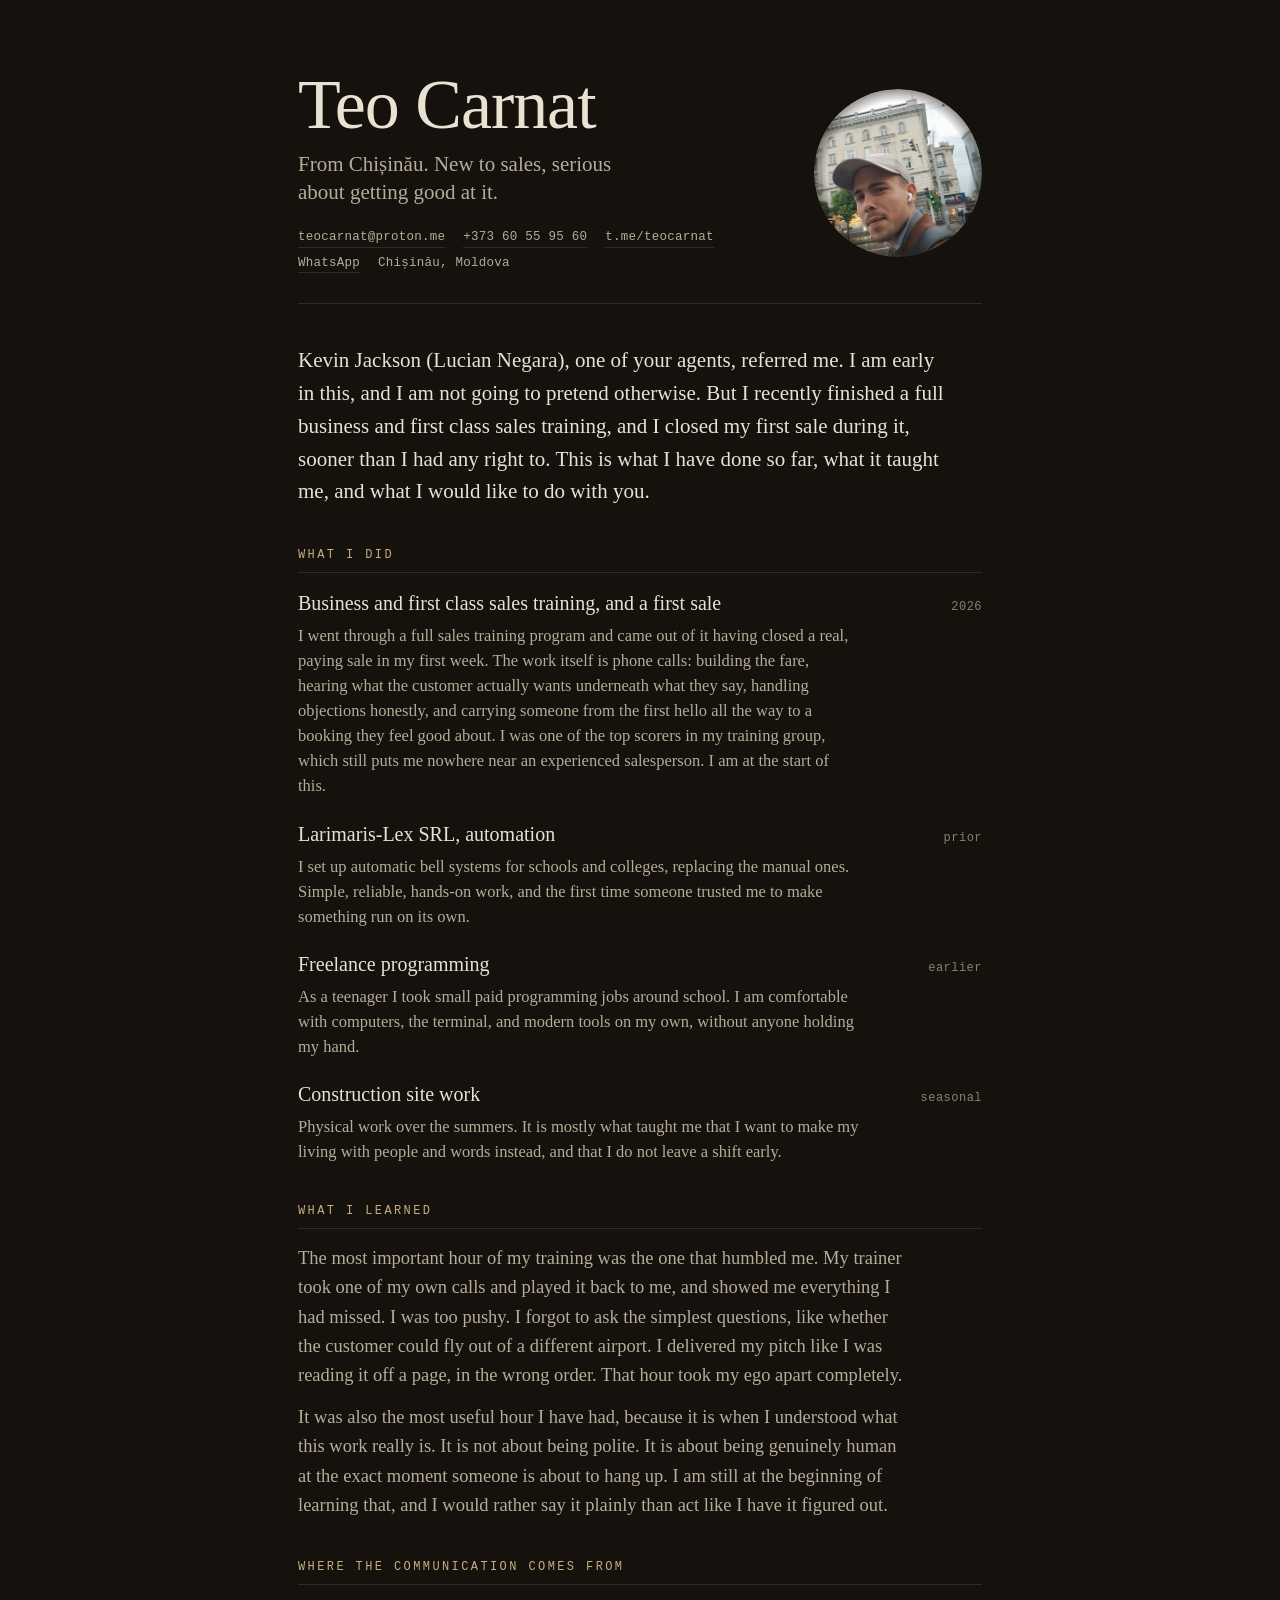
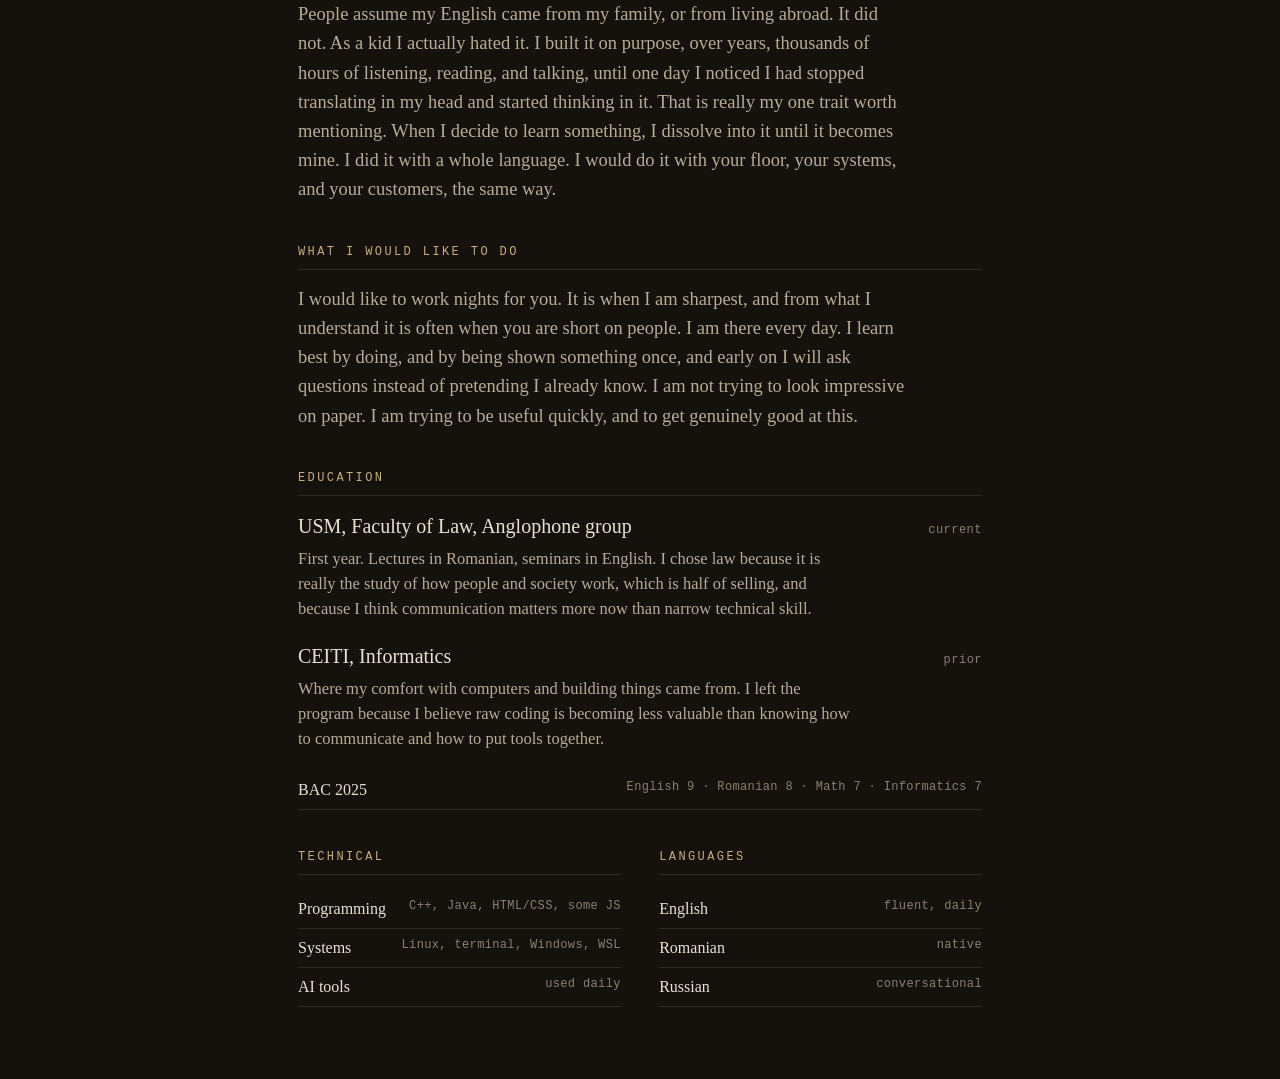
==== commit 9462ce50: "Add files via upload" ====
--- a/index.html
+++ b/index.html
@@ -78,7 +78,7 @@
   <header class="head">
     <div class="head-main">
       <h1>Teo Carnat</h1>
-      <p class="tag">19, from Chișinău. New to sales, serious about getting good at it.</p>
+      <p class="tag">From Chișinău. New to sales, serious about getting good at it.</p>
       <div class="contact">
         <a href="mailto:teocarnat@proton.me">teocarnat@proton.me</a>
         <a href="tel:+37360559560">+373 60 55 95 60</a>
@@ -91,7 +91,7 @@
   </header>
 
   <p class="intro">
-    Lucian, one of your travel agents, referred me. I am early in this, and I am not going to pretend otherwise. But I recently finished a full business and first class sales training, and I closed my first sale during it, sooner than I had any right to. This is what I have done so far, what it taught me, and what I would like to do with you.
+    Kevin Jackson (Lucian Negara), one of your agents, referred me. I am early in this, and I am not going to pretend otherwise. But I recently finished a full business and first class sales training, and I closed my first sale during it, sooner than I had any right to. This is what I have done so far, what it taught me, and what I would like to do with you.
   </p>
 
   <section>
